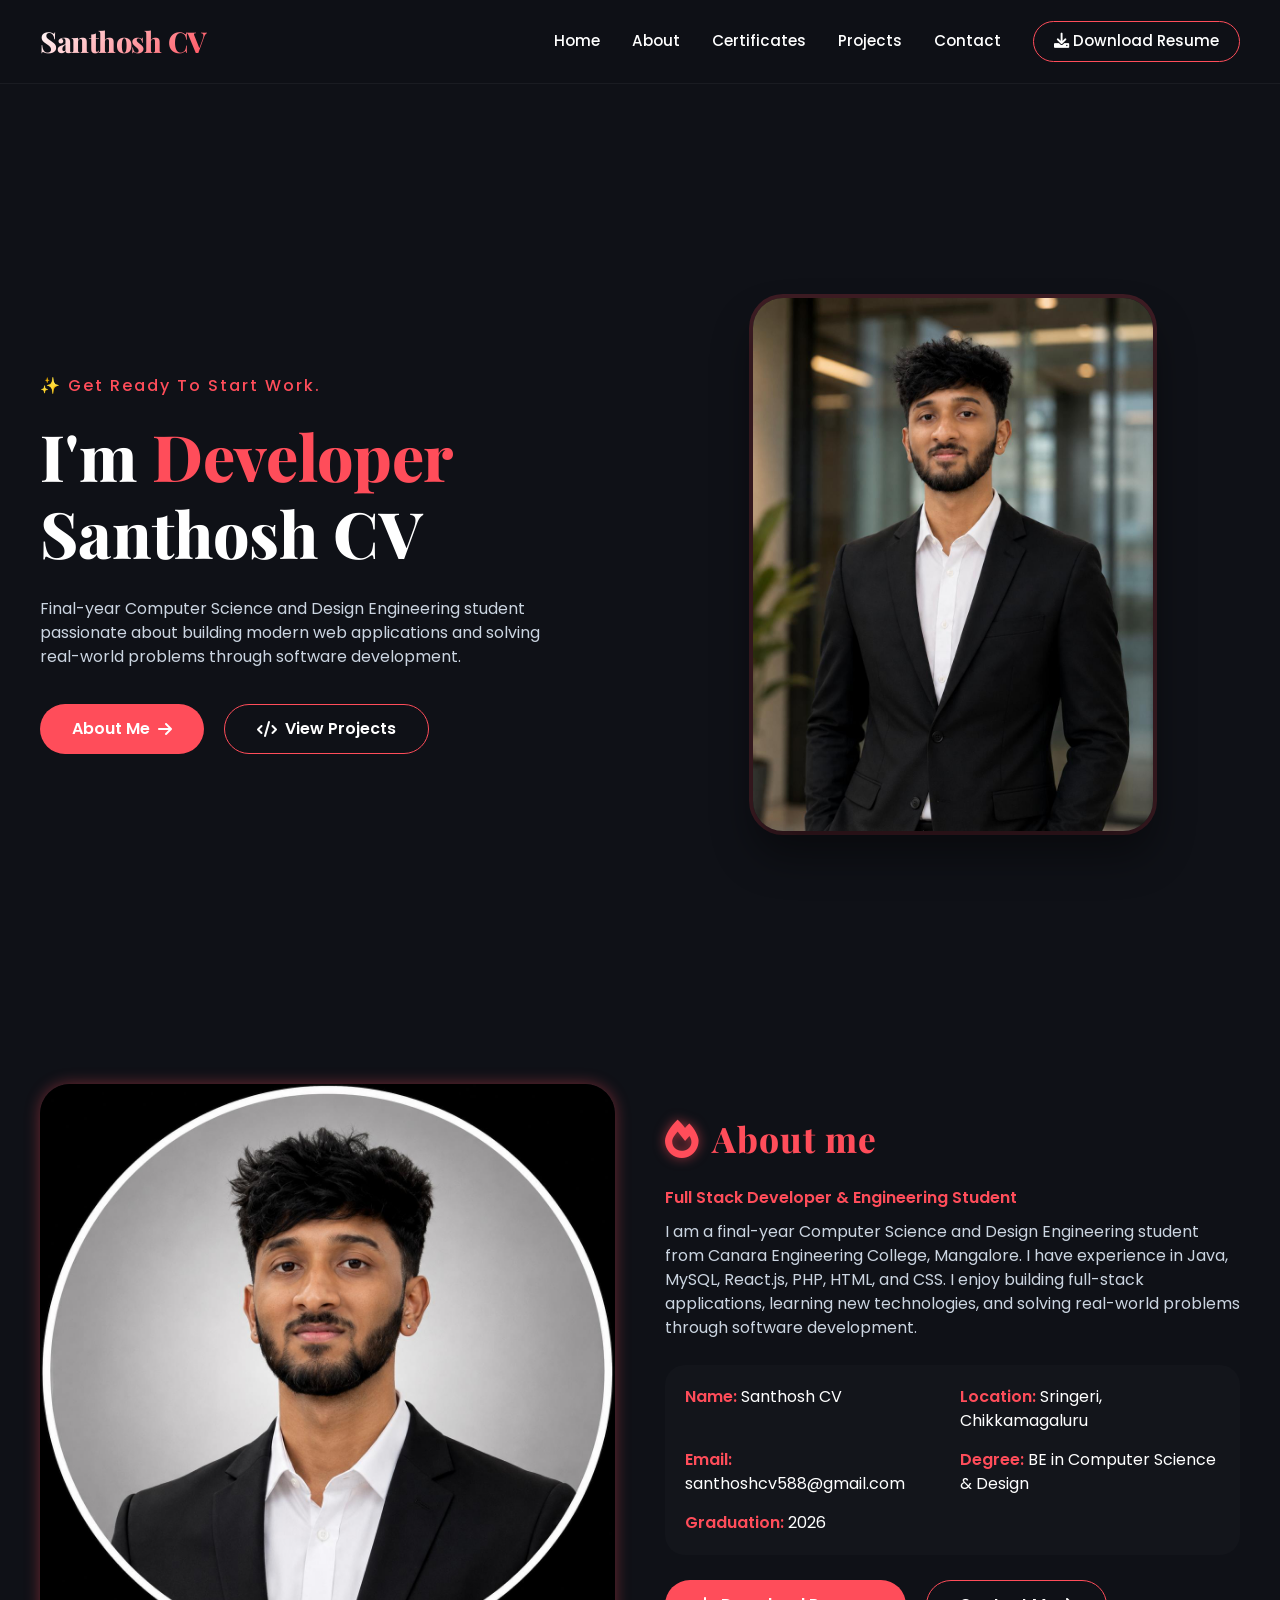
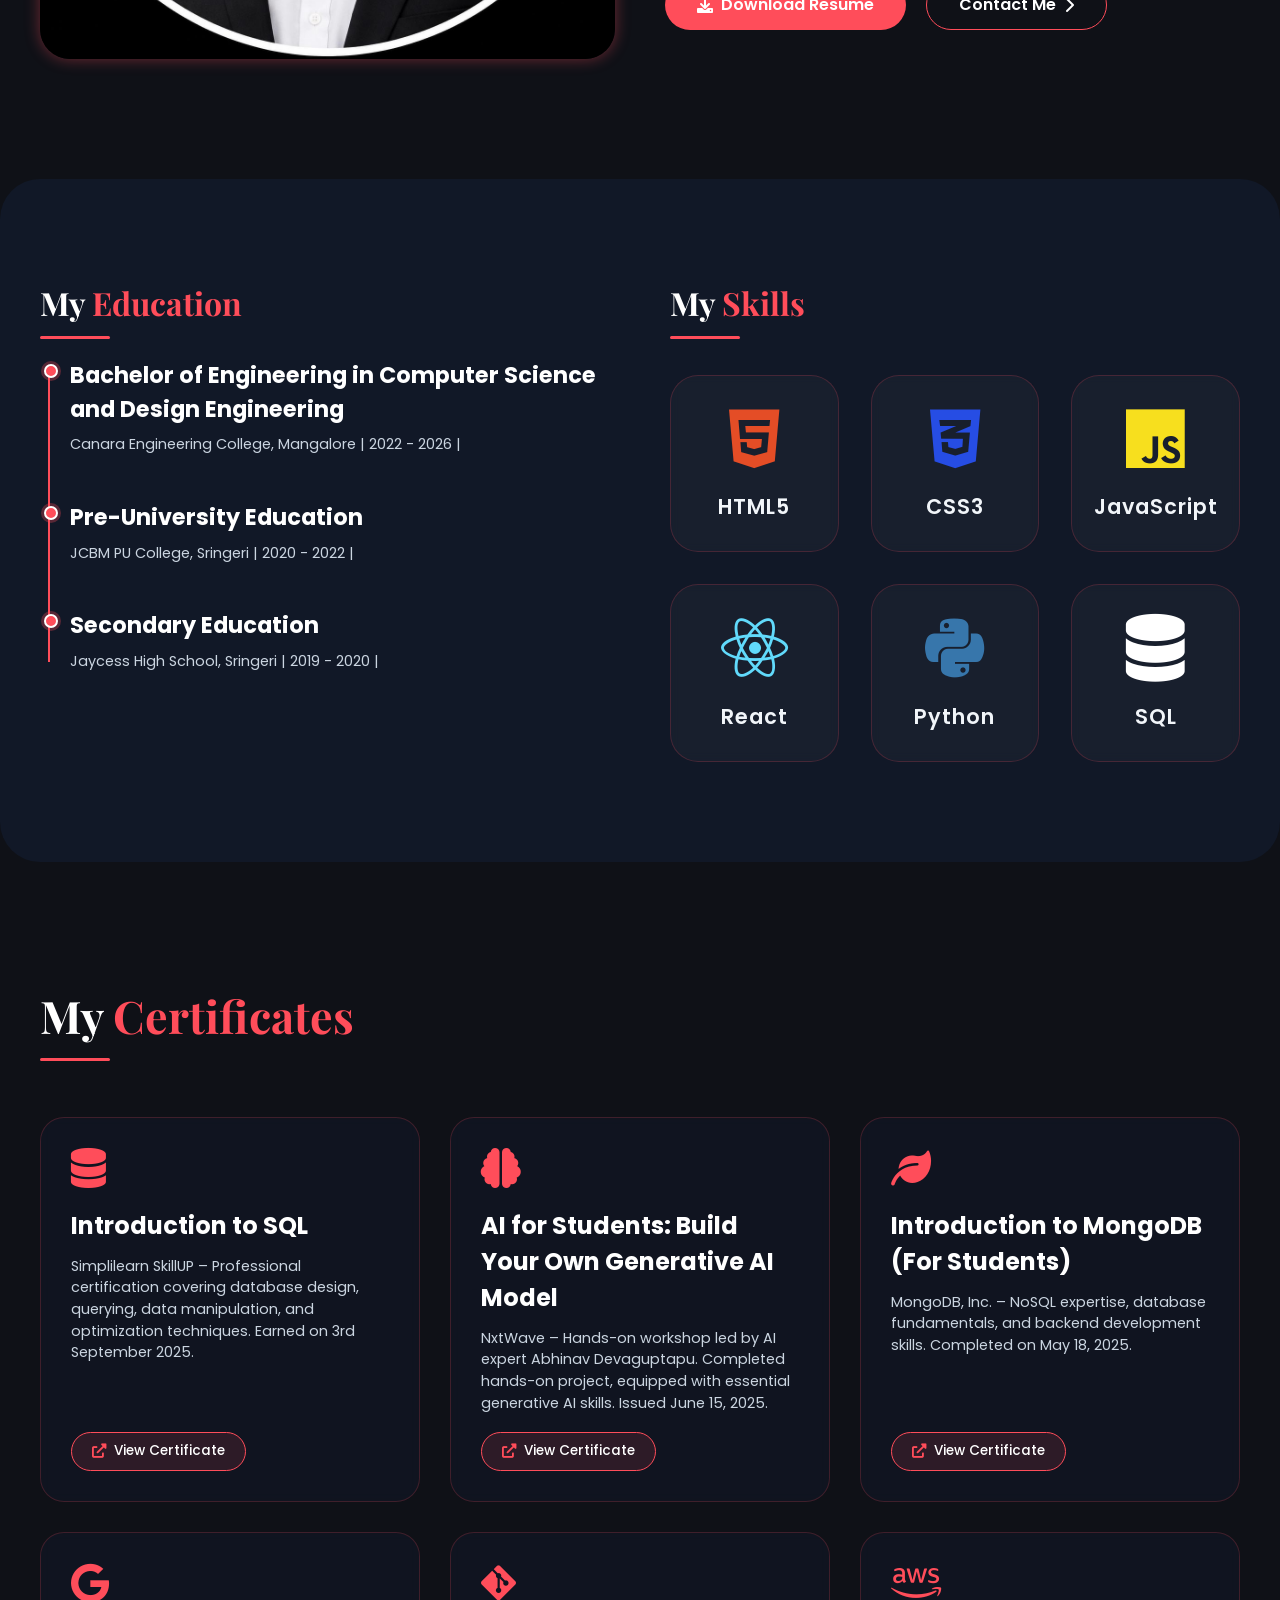
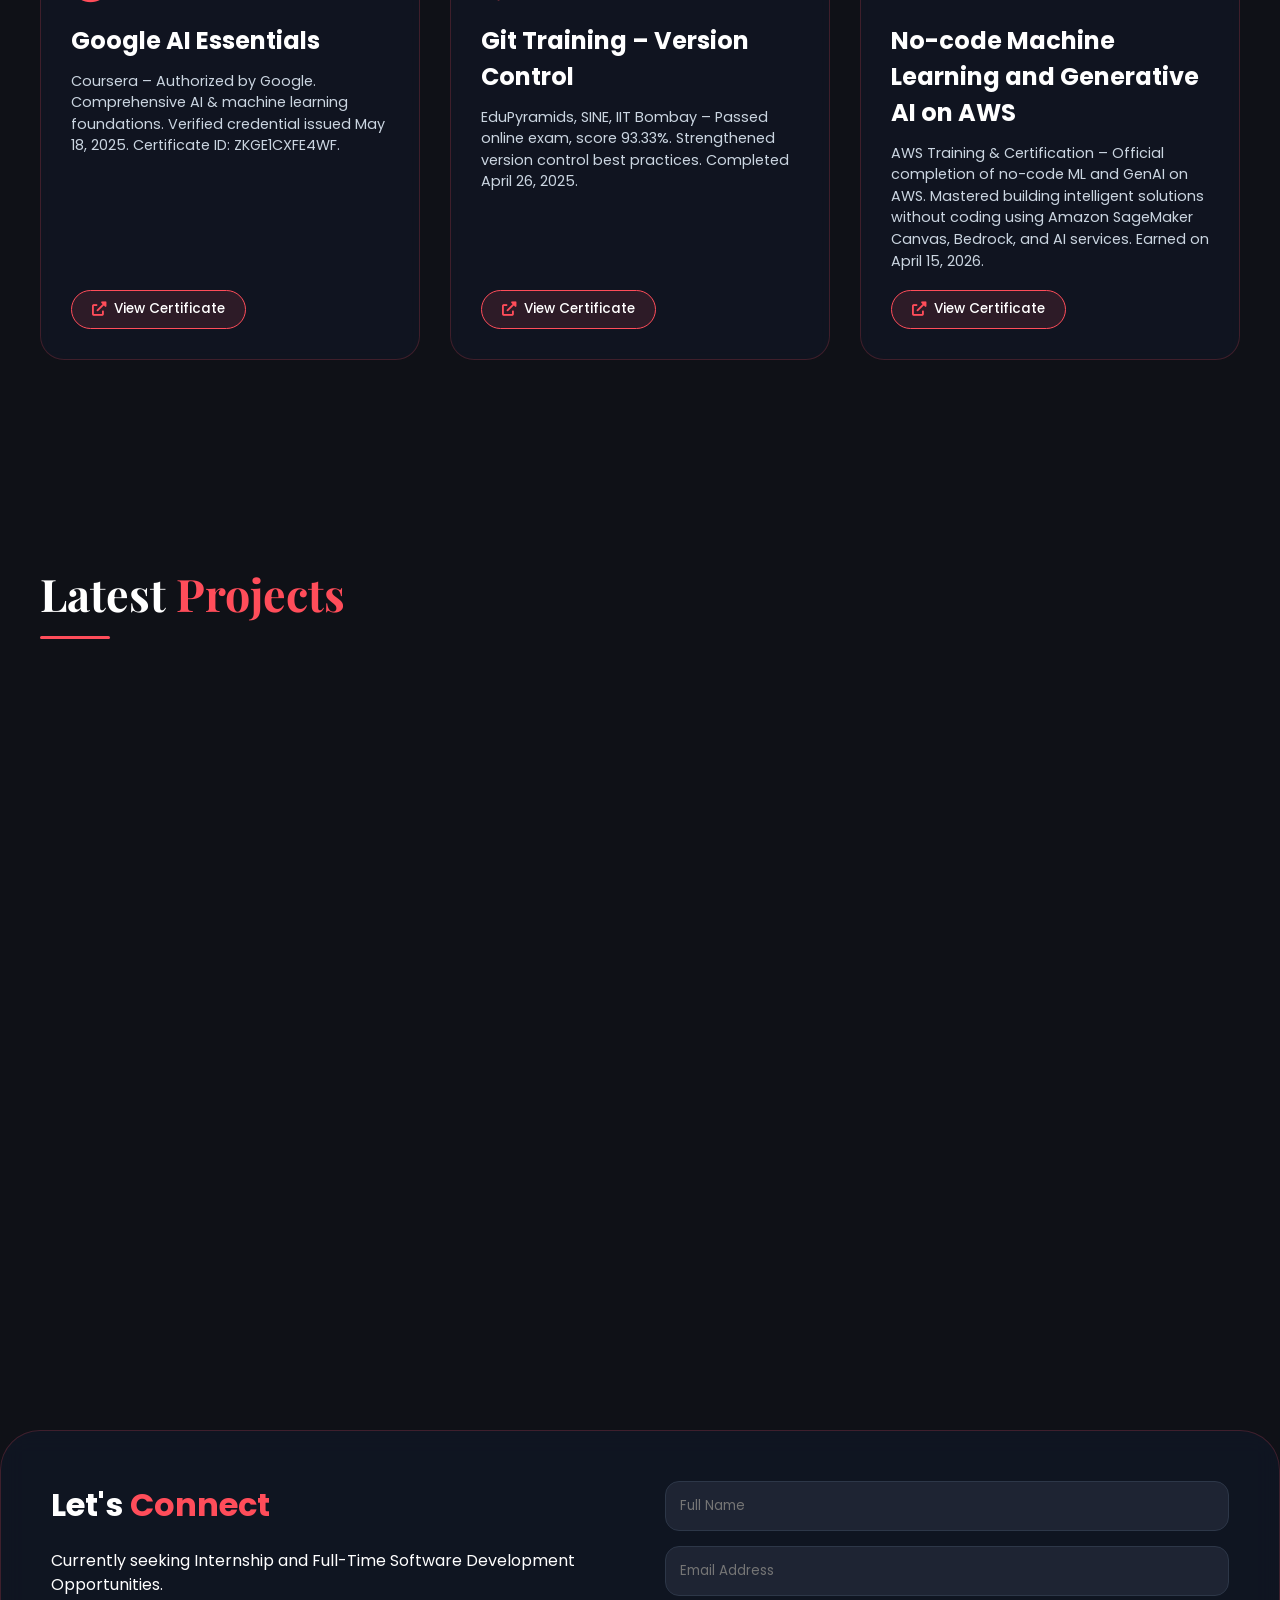
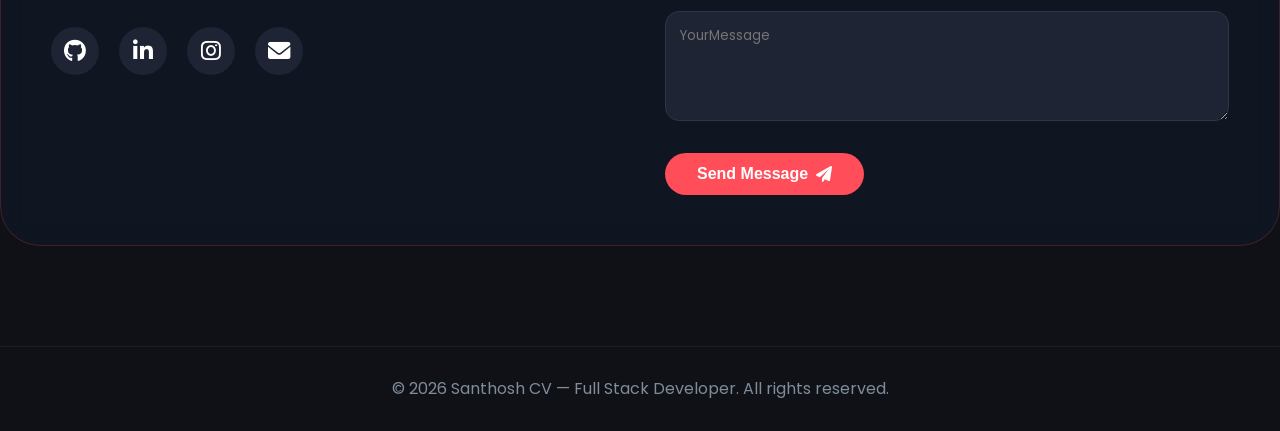
==== index.html @ 2433664a "Fix: project section" ====
<!DOCTYPE html>
<html lang="en">
<head>
    <meta charset="UTF-8">
    <meta name="viewport" content="width=device-width, initial-scale=1.0, viewport-fit=cover">
    <title>Santhosh CV | Full Stack Developer & Engineering Student</title>
    <!-- Google Fonts: Playfair Display + Poppins -->
    <link href="https://fonts.googleapis.com/css2?family=Playfair+Display:wght@400;500;600;700;800;900&family=Poppins:wght@300;400;500;600;700;800&display=swap" rel="stylesheet">
    <!-- Font Awesome 6 (free icons) -->
    <link rel="stylesheet" href="https://cdnjs.cloudflare.com/ajax/libs/font-awesome/6.0.0-beta3/css/all.min.css">
    <!-- AOS Library (Animate On Scroll) -->
    <link href="https://unpkg.com/aos@2.3.1/dist/aos.css" rel="stylesheet">
    <!-- Main Stylesheet -->
    <link rel="stylesheet" href="style.css">
    <style>
        /* Small style update to make sure your project title looks perfect inside the overlay */
        .portfolio-overlay h3 {
            color: #ffffff;
            font-family: 'Poppins', sans-serif;
            font-size: 1.5rem;
            font-weight: 600;
            margin-bottom: 15px;
            text-align: center;
        }
        .portfolio-overlay {
            display: flex;
            flex-direction: column;
            justify-content: center;
            align-items: center;
        }
    </style>
</head>
<body>

<!-- NAVBAR -->
<nav class="navbar" id="navbar">
    <div class="nav-container">
        <div class="logo">Santhosh CV</div>
        <div class="hamburger" id="hamburger"><i class="fas fa-bars"></i></div>
        <div class="nav-links" id="navLinks">
            <a href="#home">Home</a>
            <a href="#about">About</a>
            <a href="#experience">Certificates</a>
            <a href="#portfolio">Projects</a>
            <a href="#contact">Contact</a>
            <a href="#" class="download-cv-btn" id="cvDownloadNav"><i class="fas fa-download"></i> Download Resume</a>
        </div>
    </div>
</nav>

<!-- HERO Section -->
<section id="home" class="hero">
    <div class="container hero-grid">
        <div class="hero-left" data-aos="fade-right" data-aos-duration="1000">
            <div class="mini-text">✨ Get Ready To Start Work.</div>
            <h1>I'm <span class="highlight">Developer</span><br>Santhosh CV</h1>
            <p>Final-year Computer Science and Design Engineering student passionate about building modern web applications and solving real-world problems through software development.</p>
            <div class="hero-buttons">
                <a href="#about" class="btn-primary">About Me <i class="fas fa-arrow-right"></i></a>
                <a href="#portfolio" class="btn-outline"><i class="fas fa-code"></i> View Projects</a>
            </div>
        </div>
        <div class="hero-right" data-aos="fade-left" data-aos-duration="1000">
            <img class="floating-img" src="images/profile.png" alt="Santhosh CV Portrait">
        </div>
    </div>
</section>

<!-- ABOUT Section -->
<section id="about">
    <div class="container about-grid">
        <div class="about-img-frame" data-aos="zoom-in" data-aos-duration="900">
            <img src="images/profile-aboutme.png" alt="Developer workspace">
        </div>
        <div class="about-right" data-aos="fade-left">
            <div class="sub-red"><i class="fas fa-fire"></i> About me</div>
            <div class="role-text">Full Stack Developer & Engineering Student</div>
            <p class="about-desc">I am a final-year Computer Science and Design Engineering student from Canara Engineering College, Mangalore. I have experience in Java, MySQL, React.js, PHP, HTML, and CSS. I enjoy building full-stack applications, learning new technologies, and solving real-world problems through software development.</p>
            <div class="info-grid">
                <div class="info-item"><span>Name:</span> Santhosh CV</div>
                <div class="info-item"><span>Location:</span> Sringeri, Chikkamagaluru</div>
                <div class="info-item"><span>Email:</span> santhoshcv588@gmail.com</div>
                <div class="info-item"><span>Degree:</span> BE in Computer Science & Design</div>
                <div class="info-item"><span>Graduation:</span> 2026</div>
            </div>
            <div class="about-buttons">
                <a href="#" class="btn-primary" id="downloadCVBtn"><i class="fas fa-download"></i> Download Resume</a>
                <a href="#contact" class="btn-outline">Contact Me <i class="fas fa-chevron-right"></i></a>
            </div>
        </div>
    </div>
</section>

<!-- EDUCATION & SKILLS combined section -->
<section class="edu-skills-section">
    <div class="container edu-skills-wrapper">
        <div data-aos="fade-right">
            <h3 class="section-title" style="font-size:2rem; margin-bottom:2rem;">My <span>Education</span></h3>
            <div class="timeline">
                <div class="timeline-item">
                    <div class="timeline-dot"></div>
                    <div class="timeline-content">
                        <h3>Bachelor of Engineering in Computer Science and Design Engineering</h3>
                        <p>Canara Engineering College, Mangalore | 2022 - 2026 |</p>
                    </div>
                </div>
                <div class="timeline-item">
                    <div class="timeline-dot"></div>
                    <div class="timeline-content">
                        <h3>Pre-University Education</h3>
                        <p>JCBM PU College, Sringeri | 2020 - 2022 |</p>
                    </div>
                </div>
                <div class="timeline-item">
                    <div class="timeline-dot"></div>
                    <div class="timeline-content">
                        <h3>Secondary Education</h3>
                        <p>Jaycess High School, Sringeri | 2019 - 2020 |</p>
                    </div>
                </div>
            </div>
        </div>
        <div data-aos="fade-left">
            <h3 class="section-title" style="font-size:2rem; margin-bottom:2rem;">My <span>Skills</span></h3>
            <div class="skills-icon-grid">
                <div class="skill-icon-item"><i class="fab fa-html5"></i><span>HTML5</span></div>
                <div class="skill-icon-item"><i class="fab fa-css3-alt"></i><span>CSS3</span></div>
                <div class="skill-icon-item"><i class="fab fa-js"></i><span>JavaScript</span></div>
                <div class="skill-icon-item"><i class="fab fa-react"></i><span>React</span></div>
                <div class="skill-icon-item"><i class="fab fa-python"></i><span>Python</span></div>
                <div class="skill-icon-item"><i class="fas fa-database"></i><span>SQL</span></div>
            </div>
        </div>
    </div>
</section>

<!-- CERTIFICATES Section (including new AWS certificate) -->
<section id="experience">
    <div class="container">
        <h2 class="section-title" data-aos="fade-up">My <span>Certificates</span></h2>
        <div class="exp-grid">
            <div class="exp-card" data-aos="zoom-in"><i class="fas fa-database"></i><h3>Introduction to SQL</h3><p>Simplilearn SkillUP – Professional certification covering database design, querying, data manipulation, and optimization techniques. Earned on 3rd September 2025.</p><a href="https://drive.google.com/file/d/1nAjQxm8Yh3PS6UGQxPEapu19sr1DTx4M/view?usp=drivesdk" class="cert-link" target="_blank"><i class="fas fa-external-link-alt"></i> View Certificate</a></div>
            <div class="exp-card" data-aos="zoom-in"><i class="fas fa-brain"></i><h3>AI for Students: Build Your Own Generative AI Model</h3><p>NxtWave – Hands-on workshop led by AI expert Abhinav Devaguptapu. Completed hands-on project, equipped with essential generative AI skills. Issued June 15, 2025.</p><a href="https://drive.google.com/file/d/1kqqA74k6kP-3cPXRRmwv-U7iGePZ0TwJ/view?usp=drivesdk" class="cert-link" target="_blank"><i class="fas fa-external-link-alt"></i> View Certificate</a></div>
            <div class="exp-card" data-aos="zoom-in"><i class="fas fa-leaf"></i><h3>Introduction to MongoDB (For Students)</h3><p>MongoDB, Inc. – NoSQL expertise, database fundamentals, and backend development skills. Completed on May 18, 2025.</p><a href="https://drive.google.com/file/d/19SYPlFwZx0fALQMDReSV3pNlyN6JeNWr/view?usp=drivesdk" class="cert-link" target="_blank"><i class="fas fa-external-link-alt"></i> View Certificate</a></div>
            <div class="exp-card" data-aos="zoom-in"><i class="fab fa-google"></i><h3>Google AI Essentials</h3><p>Coursera – Authorized by Google. Comprehensive AI & machine learning foundations. Verified credential issued May 18, 2025. Certificate ID: ZKGE1CXFE4WF.</p><a href="https://drive.google.com/file/d/1Rt8XBXEr4ZZL_82ql-jnKJQh0OXTsigL/view?usp=drivesdk" class="cert-link" target="_blank"><i class="fas fa-external-link-alt"></i> View Certificate</a></div>
            <div class="exp-card" data-aos="zoom-in"><i class="fab fa-git-alt"></i><h3>Git Training – Version Control</h3><p>EduPyramids, SINE, IIT Bombay – Passed online exam, score 93.33%. Strengthened version control best practices. Completed April 26, 2025.</p><a href="https://drive.google.com/file/d/116I18b1abCFHkz_ITQlL_ALXFmugMY-J/view?usp=drivesdk" class="cert-link" target="_blank"><i class="fas fa-external-link-alt"></i> View Certificate</a></div>
            <div class="exp-card" data-aos="zoom-in"><i class="fab fa-aws"></i><h3>No-code Machine Learning and Generative AI on AWS</h3><p>AWS Training & Certification – Official completion of no-code ML and GenAI on AWS. Mastered building intelligent solutions without coding using Amazon SageMaker Canvas, Bedrock, and AI services. Earned on April 15, 2026.</p><a href="https://drive.google.com/file/d/1fPQbG948qvS2srMBoThuHhrNp_M-pMMI/view?usp=drivesdk" class="cert-link" target="_blank"><i class="fas fa-external-link-alt"></i> View Certificate</a></div>
        </div>
    </div>
</section>

<!-- PORTFOLIO Section -->
<section id="portfolio">
    <div class="container">
        <h2 class="section-title" data-aos="fade-up">Latest <span>Projects</span></h2>
        <div class="portfolio-grid">
            <!-- Project 1 (Updated with Title inside the overlay) -->
            <div class="portfolio-item" data-aos="flip-left">
                <div class="portfolio-img" style="background-image: url('https://picsum.photos/id/20/400/300');"></div>
                <div class="portfolio-overlay">
                    <h3>ProjectManager</h3>
                    <a href="https://project-manager-beta-ten.vercel.app/" target="_blank">Live Demo</a>
                    <a href="https://github.com/Santhoshcv07/ProjectManager.git" target="_blank">GitHub</a>
                </div>
            </div>
            <!-- Project 2 -->
            <div class="portfolio-item" data-aos="flip-left" data-aos-delay="100">
                <div class="portfolio-img" style="background-image: url('https://picsum.photos/id/26/400/300');"></div>
                <div class="portfolio-overlay">
                    <h3>Project 2</h3>
                    <a href="#" target="_blank">Live Demo</a>
                    <a href="#" target="_blank">GitHub</a>
                </div>
            </div>
            <!-- Project 3 -->
            <div class="portfolio-item" data-aos="flip-left" data-aos-delay="200">
                <div class="portfolio-img" style="background-image: url('https://picsum.photos/id/91/400/300');"></div>
                <div class="portfolio-overlay">
                    <h3>Project 3</h3>
                    <a href="#" target="_blank">Live Demo</a>
                    <a href="#" target="_blank">GitHub</a>
                </div>
            </div>
            <!-- Project 4 -->
            <div class="portfolio-item" data-aos="flip-left" data-aos-delay="300">
                <div class="portfolio-img" style="background-image: url('https://picsum.photos/id/0/400/300');"></div>
                <div class="portfolio-overlay">
                    <h3>Project 4</h3>
                    <a href="#" target="_blank">Live Demo</a>
                    <a href="#" target="_blank">GitHub</a>
                </div>
            </div>
        </div>
    </div>
</section>

<!-- CONTACT Section -->
<section id="contact">
    <div class="container contact-grid" data-aos="zoom-in">
        <div><h3 style="font-size:2rem;">Let's <span style="color:#ff4d5a;">Connect</span></h3><p style="margin:20px 0 30px;">Currently seeking Internship and Full-Time Software Development Opportunities.</p><div class="social-icons"><a href="https://github.com/Santhoshcv07" target="_blank"><i class="fab fa-github"></i></a><a href="https://linkedin.com/in/santhosh-cv07" target="_blank"><i class="fab fa-linkedin-in"></i></a><a href="https://www.instagram.com/___.santhoshh.____?igsh=NzNrY25mMXF4MDR3&utm_source=qr" target="_blank"><i class="fab fa-instagram"></i></a><a href="https://mail.google.com/mail/?view=cm&fs=1&to=santhoshcv588@gmail.com" target="_blank"><i class="fas fa-envelope"></i></a></div></div>
        <div><form id="contactForm"><div class="form-group" style="margin-bottom:15px;"><input type="text" placeholder="Full Name" required></div><div class="form-group" style="margin-bottom:15px;"><input type="email" placeholder="Email Address" required></div><div class="form-group" style="margin-bottom:25px;"><textarea rows="4" placeholder="YourMessage"></textarea></div><button type="submit" class="btn-primary">Send Message <i class="fas fa-paper-plane"></i></button></form></div>
    </div>
</section>
<footer><p>©️ 2026 Santhosh CV — Full Stack Developer. All rights reserved.</p></footer>

<script src="https://unpkg.com/aos@2.3.1/dist/aos.js"></script>
<script>
    // Initialize AOS
    AOS.init({
        duration: 1000,
        once: true,
        offset: 80,
    });

    // Mobile navbar toggle
    const hamburger = document.getElementById('hamburger');
    const navLinks = document.getElementById('navLinks');
    if (hamburger) {
        hamburger.addEventListener('click', () => navLinks.classList.toggle('active'));
    }
    document.querySelectorAll('.nav-links a').forEach(link => {
        link.addEventListener('click', () => navLinks.classList.remove('active'));
    });

    // ========== RESUME DOWNLOAD WITH PROGRESS ANIMATION ==========
    const RESUME_FILE_PATH = "resume/Santhosh_CV.pdf";

    function triggerDownloadWithProgress(buttonElement) {
        if (buttonElement.classList.contains('downloading')) return;

        let progressBar = buttonElement.querySelector('.download-progress');
        if (!progressBar) {
            progressBar = document.createElement('span');
            progressBar.className = 'download-progress';
            buttonElement.style.position = 'relative';
            buttonElement.appendChild(progressBar);
        }

        buttonElement.classList.add('downloading');
        progressBar.style.width = '0%';
        
        let width = 0;
        const interval = setInterval(() => {
            if (width >= 100) {
                clearInterval(interval);
                const link = document.createElement('a');
                link.href = RESUME_FILE_PATH;
                link.download = RESUME_FILE_PATH.split('/').pop();
                document.body.appendChild(link);
                link.click();
                document.body.removeChild(link);
                
                setTimeout(() => {
                    progressBar.style.width = '0%';
                    buttonElement.classList.remove('downloading');
                }, 300);
            } else {
                width += 2;
                progressBar.style.width = width + '%';
            }
        }, 10);
    }

    const downloadBtns = document.querySelectorAll('#downloadCVBtn, #cvDownloadNav');
    downloadBtns.forEach(btn => {
        btn.addEventListener('click', (e) => {
            e.preventDefault();
            triggerDownloadWithProgress(btn);
        });
    });

    // Contact form handler
    const form = document.getElementById('contactForm');
    if (form) {
        form.addEventListener('submit', (e) => {
            e.preventDefault();
            alert("✨ Thanks for reaching out! I'll get back within 24 hours.");
            form.reset();
        });
    }

    // Navbar scroll effect
    window.addEventListener('scroll', () => {
        const navbar = document.getElementById('navbar');
        if (window.scrollY > 50) {
            navbar.style.background = 'rgba(15, 17, 23, 0.95)';
            navbar.style.backdropFilter = 'blur(16px)';
        } else {
            navbar.style.background = 'rgba(15, 17, 23, 0.85)';
        }
    });

    // Add glow effect to about image frame
    const aboutImgFrame = document.querySelector('.about-img-frame');
    if (aboutImgFrame) aboutImgFrame.classList.add('glow-red');
</script>
</body>
</html>
---- style.css ----
/* style.css */
* {
    margin: 0;
    padding: 0;
    box-sizing: border-box;
}

body {
    background-color: #0f1117;
    font-family: 'Poppins', sans-serif;
    color: #ffffff;
    line-height: 1.5;
    overflow-x: hidden;
}

:root {
    --bg-dark: #0f1117;
    --bg-secondary: #111827;
    --accent: #ff4d5a;
    --accent-hover: #ff6a75;
    --card-glass: rgba(17, 24, 39, 0.7);
    --border-light: rgba(255, 255, 255, 0.08);
    --text-gray: #cbd5e1;
}

html {
    scroll-behavior: smooth;
}

::-webkit-scrollbar {
    width: 8px;
}
::-webkit-scrollbar-track {
    background: #1e1e2a;
}
::-webkit-scrollbar-thumb {
    background: var(--accent);
    border-radius: 10px;
}

.container {
    max-width: 1300px;
    margin: 0 auto;
    padding: 0 40px;
}

section {
    padding: 100px 0;
    position: relative;
}

.section-title {
    font-family: 'Playfair Display', serif;
    font-size: 2.8rem;
    font-weight: 700;
    margin-bottom: 3rem;
    position: relative;
    display: inline-block;
}
.section-title span {
    color: var(--accent);
}
.section-title::after {
    content: '';
    position: absolute;
    bottom: -12px;
    left: 0;
    width: 70px;
    height: 3px;
    background: var(--accent);
    border-radius: 4px;
}

.btn-primary {
    background: var(--accent);
    color: #fff;
    border: none;
    padding: 12px 32px;
    font-weight: 600;
    font-size: 1rem;
    border-radius: 40px;
    cursor: pointer;
    transition: all 0.3s ease;
    display: inline-flex;
    align-items: center;
    gap: 8px;
    text-decoration: none;
    position: relative;
    overflow: hidden;
}
.btn-primary:hover {
    background: #ff6a75;
    box-shadow: 0 10px 20px rgba(255, 77, 90, 0.3);
    transform: translateY(-3px);
}
.btn-primary .download-progress {
    position: absolute;
    bottom: 0;
    left: 0;
    height: 4px;
    width: 0%;
    background-color: rgba(255, 255, 255, 0.8);
    transition: width 0.05s linear;
    border-radius: 0 0 0 40px;
}
.btn-primary.downloading {
    pointer-events: none;
    opacity: 0.9;
}
.btn-outline {
    background: transparent;
    border: 1.5px solid var(--accent);
    color: #fff;
    padding: 12px 32px;
    font-weight: 600;
    border-radius: 40px;
    transition: all 0.3s ease;
    display: inline-flex;
    align-items: center;
    gap: 8px;
    text-decoration: none;
}
.btn-outline:hover {
    background: var(--accent);
    transform: translateY(-3px);
    box-shadow: 0 8px 18px rgba(255, 77, 90, 0.2);
}

.navbar {
    position: sticky;
    top: 0;
    width: 100%;
    background: rgba(15, 17, 23, 0.85);
    backdrop-filter: blur(12px);
    z-index: 1000;
    padding: 20px 0;
    transition: all 0.3s;
    border-bottom: 1px solid rgba(255, 255, 255, 0.05);
}
.nav-container {
    max-width: 1300px;
    margin: 0 auto;
    padding: 0 40px;
    display: flex;
    justify-content: space-between;
    align-items: center;
}
.logo {
    font-family: 'Playfair Display', serif;
    font-size: 1.8rem;
    font-weight: 800;
    letter-spacing: -0.5px;
    background: linear-gradient(135deg, #fff, var(--accent));
    -webkit-background-clip: text;
    background-clip: text;
    color: transparent;
}
.nav-links {
    display: flex;
    gap: 2rem;
    align-items: center;
}
.nav-links a {
    color: #fff;
    text-decoration: none;
    font-weight: 500;
    transition: 0.3s;
    font-size: 0.95rem;
}
.nav-links a:hover {
    color: var(--accent);
}
.download-cv-btn {
    background: transparent;
    border: 1px solid var(--accent);
    padding: 8px 20px;
    border-radius: 30px;
    font-weight: 600;
    transition: 0.3s;
    position: relative;
    overflow: hidden;
}
.download-cv-btn .download-progress {
    position: absolute;
    bottom: 0;
    left: 0;
    height: 3px;
    width: 0%;
    background-color: rgba(255, 255, 255, 0.8);
    transition: width 0.05s linear;
}
.download-cv-btn.downloading {
    pointer-events: none;
    opacity: 0.9;
}
.download-cv-btn:hover {
    background: var(--accent);
    color: #fff;
}
.hamburger {
    display: none;
    font-size: 1.8rem;
    cursor: pointer;
    color: white;
}

.hero {
    min-height: 100vh;
    display: flex;
    align-items: center;
    padding: 120px 0 60px;
}
.hero-grid {
    display: grid;
    grid-template-columns: 1fr 1fr;
    gap: 50px;
    align-items: center;
}
.hero-left .mini-text {
    color: var(--accent);
    letter-spacing: 2px;
    font-weight: 500;
    margin-bottom: 20px;
    font-size: 1rem;
}
.hero-left h1 {
    font-family: 'Playfair Display', serif;
    font-size: 4rem;
    font-weight: 800;
    line-height: 1.2;
    margin-bottom: 20px;
}
.hero-left h1 .highlight {
    color: var(--accent);
}
.hero-left p {
    color: var(--text-gray);
    margin: 25px 0 35px;
    font-size: 1rem;
    max-width: 90%;
}
.hero-buttons {
    display: flex;
    gap: 20px;
    flex-wrap: wrap;
}
.hero-right {
    display: flex;
    justify-content: center;
}
.floating-img {
    width: 100%;
    max-width: 400px;
    border-radius: 30px;
    box-shadow: 0 25px 40px rgba(0,0,0,0.4), 0 0 0 4px rgba(255,77,90,0.2);
    animation: float 5s ease-in-out infinite;
    transition: 0.4s;
}
@keyframes float {
    0% { transform: translateY(0px); }
    50% { transform: translateY(-15px); }
    100% { transform: translateY(0px); }
}

.about-grid {
    display: grid;
    grid-template-columns: 1fr 1fr;
    gap: 50px;
    align-items: center;
}
.about-img-frame {
    position: relative;
    border-radius: 30px;
    overflow: hidden;
    box-shadow: 0 0 0 3px var(--accent);
    transition: 0.3s;
}
.about-img-frame img {
    width: 100%;
    border-radius: 27px;
    display: block;
}
.about-right .sub-red {
    color: var(--accent);
    font-weight: 800;
    letter-spacing: 1px;
    margin-bottom: 20px;
    font-size: 2.2rem;
    display: flex;
    align-items: center;
    gap: 12px;
    font-family: 'Playfair Display', serif;
}
.about-right .sub-red i {
    font-size: 2.4rem;
    filter: drop-shadow(0 0 6px rgba(255,77,90,0.6));
}
.about-right h2 {
    font-family: 'Playfair Display', serif;
    font-size: 2.6rem;
    margin-bottom: 20px;
}
.role-text {
    color: var(--accent);
    font-weight: 600;
    margin: 15px 0 10px;
}
.about-desc {
    color: var(--text-gray);
    margin-bottom: 25px;
}
.info-grid {
    display: grid;
    grid-template-columns: 1fr 1fr;
    gap: 15px;
    margin: 25px 0;
    background: rgba(255,255,255,0.02);
    padding: 20px;
    border-radius: 20px;
}
.info-item span:first-child {
    font-weight: 600;
    color: var(--accent);
}
.about-buttons {
    display: flex;
    gap: 20px;
}

.edu-skills-section {
    background: var(--bg-secondary);
    border-radius: 40px;
    margin: 20px 0;
}
.edu-skills-wrapper {
    display: grid;
    grid-template-columns: 1fr 1fr;
    gap: 60px;
}
.timeline {
    position: relative;
    padding-left: 30px;
}
.timeline::before {
    content: '';
    position: absolute;
    left: 8px;
    top: 10px;
    bottom: 10px;
    width: 2px;
    background: var(--accent);
}
.timeline-item {
    position: relative;
    margin-bottom: 45px;
}
.timeline-dot {
    position: absolute;
    left: -26px;
    top: 5px;
    width: 14px;
    height: 14px;
    background: var(--accent);
    border-radius: 50%;
    border: 2px solid #fff;
    box-shadow: 0 0 0 3px rgba(255,77,90,0.3);
}
.timeline-content h3 {
    font-size: 1.4rem;
    margin-bottom: 8px;
}
.timeline-content p {
    color: var(--text-gray);
    font-size: 0.9rem;
}

.skills-icon-grid {
    display: grid;
    grid-template-columns: repeat(auto-fit, minmax(160px, 1fr));
    gap: 2rem;
    margin-top: 1rem;
}
.skill-icon-item {
    background: rgba(255, 255, 255, 0.03);
    backdrop-filter: blur(4px);
    border-radius: 28px;
    padding: 1.8rem 1rem;
    text-align: center;
    transition: all 0.3s ease;
    border: 1px solid rgba(255, 77, 90, 0.2);
    cursor: default;
}
.skill-icon-item:hover {
    transform: translateY(-8px);
    border-color: var(--accent);
    background: rgba(255, 77, 90, 0.08);
    box-shadow: 0 20px 30px -12px rgba(0,0,0,0.5);
}
.skill-icon-item i {
    font-size: 4.2rem;
    margin-bottom: 1.2rem;
    display: inline-block;
    transition: transform 0.2s;
}
.skill-icon-item:hover i {
    transform: scale(1.05);
}
.skill-icon-item span {
    font-size: 1.3rem;
    font-weight: 600;
    letter-spacing: 1px;
    display: block;
    color: #f1f5f9;
}
.skill-icon-item .fa-html5 { color: #E44D26; }
.skill-icon-item .fa-css3-alt { color: #264DE4; }
.skill-icon-item .fa-js { color: #F7DF1E; }
.skill-icon-item .fa-react { color: #61DAFB; }
.skill-icon-item .fa-python { color: #3776AB; }

.exp-grid {
    display: grid;
    grid-template-columns: repeat(auto-fit, minmax(310px, 1fr));
    gap: 30px;
    margin-top: 20px;
}
.exp-card {
    background: rgba(17, 24, 39, 0.6);
    backdrop-filter: blur(4px);
    border-radius: 24px;
    padding: 30px;
    transition: all 0.4s;
    border: 1px solid rgba(255,77,90,0.2);
    display: flex;
    flex-direction: column;
}
.exp-card:hover {
    transform: translateY(-8px);
    border-color: var(--accent);
    background: rgba(255,77,90,0.05);
    box-shadow: 0 20px 30px -12px rgba(0,0,0,0.5);
}
.exp-card i {
    font-size: 2.5rem;
    color: var(--accent);
    margin-bottom: 20px;
}
.exp-card h3 {
    font-size: 1.5rem;
    margin-bottom: 12px;
}
.exp-card p {
    color: var(--text-gray);
    font-size: 0.9rem;
    margin-bottom: 18px;
    line-height: 1.5;
}
.cert-link {
    display: inline-flex;
    align-items: center;
    gap: 8px;
    background: rgba(255, 77, 90, 0.12);
    border: 1px solid var(--accent);
    border-radius: 40px;
    padding: 8px 20px;
    font-size: 0.85rem;
    font-weight: 500;
    color: white;
    text-decoration: none;
    transition: 0.2s;
    margin-top: auto;
    align-self: flex-start;
}
.cert-link:hover {
    background: var(--accent);
    color: white;
    transform: translateY(-2px);
    box-shadow: 0 6px 12px rgba(255,77,90,0.25);
}
.cert-link i {
    font-size: 0.9rem;
    margin: 0;
}

.portfolio-grid {
    display: grid;
    grid-template-columns: repeat(auto-fill, minmax(320px, 1fr));
    gap: 35px;
}
.portfolio-item {
    position: relative;
    border-radius: 20px;
    overflow: hidden;
    cursor: pointer;
}
.portfolio-img {
    height: 260px;
    background-size: cover;
    background-position: center;
    transition: transform 0.5s ease;
}
.portfolio-item:hover .portfolio-img {
    transform: scale(1.1);
}
.portfolio-overlay {
    position: absolute;
    inset: 0;
    background: rgba(255,77,90,0.85);
    display: flex;
    flex-direction: column;
    justify-content: center;
    align-items: center;
    gap: 15px;
    opacity: 0;
    transition: 0.4s;
    backdrop-filter: blur(6px);
}
.portfolio-item:hover .portfolio-overlay {
    opacity: 1;
}
.portfolio-overlay a {
    background: white;
    color: #111;
    padding: 8px 20px;
    border-radius: 40px;
    text-decoration: none;
    font-weight: bold;
    transition: 0.2s;
}
.portfolio-overlay a:hover {
    background: #111;
    color: white;
    transform: scale(1.02);
}

.contact-grid {
    display: grid;
    grid-template-columns: 1fr 1fr;
    gap: 50px;
    background: var(--card-glass);
    backdrop-filter: blur(12px);
    border-radius: 40px;
    padding: 50px;
    border: 1px solid rgba(255,77,90,0.2);
}
.form-group input, .form-group textarea {
    width: 100%;
    padding: 14px;
    background: #1e2433;
    border: 1px solid #2d3748;
    border-radius: 14px;
    color: white;
    font-family: 'Poppins', sans-serif;
}
.social-icons {
    display: flex;
    gap: 20px;
    margin-top: 30px;
    flex-wrap: wrap;
}
.social-icons a {
    background: #1e2433;
    width: 48px;
    height: 48px;
    border-radius: 50%;
    display: flex;
    align-items: center;
    justify-content: center;
    font-size: 1.4rem;
    transition: 0.3s;
    color: white;
    text-decoration: none;
}
.social-icons a:hover {
    background: var(--accent);
    transform: translateY(-5px);
}

footer {
    text-align: center;
    padding: 30px;
    border-top: 1px solid rgba(255,255,255,0.05);
    color: #7f8c9a;
}

@media (max-width: 992px) {
    .hero-grid, .about-grid, .edu-skills-wrapper, .contact-grid {
        grid-template-columns: 1fr;
    }
    .nav-links {
        position: fixed;
        top: 80px;
        left: -100%;
        width: 100%;
        background: #0f1117f2;
        backdrop-filter: blur(20px);
        flex-direction: column;
        padding: 30px;
        transition: 0.4s;
        z-index: 99;
    }
    .nav-links.active {
        left: 0;
    }
    .hamburger {
        display: block;
    }
    .container {
        padding: 0 20px;
    }
    .hero-left h1 {
        font-size: 2.8rem;
    }
    .skills-icon-grid {
        grid-template-columns: repeat(auto-fit, minmax(140px, 1fr));
        gap: 1.2rem;
    }
    .skill-icon-item i {
        font-size: 3rem;
    }
    .skill-icon-item span {
        font-size: 1rem;
    }
    .about-right .sub-red {
        font-size: 1.8rem;
        gap: 8px;
    }
    .about-right .sub-red i {
        font-size: 2rem;
    }
}
.glow-red {
    box-shadow: 0 0 15px rgba(255,77,90,0.4);
}
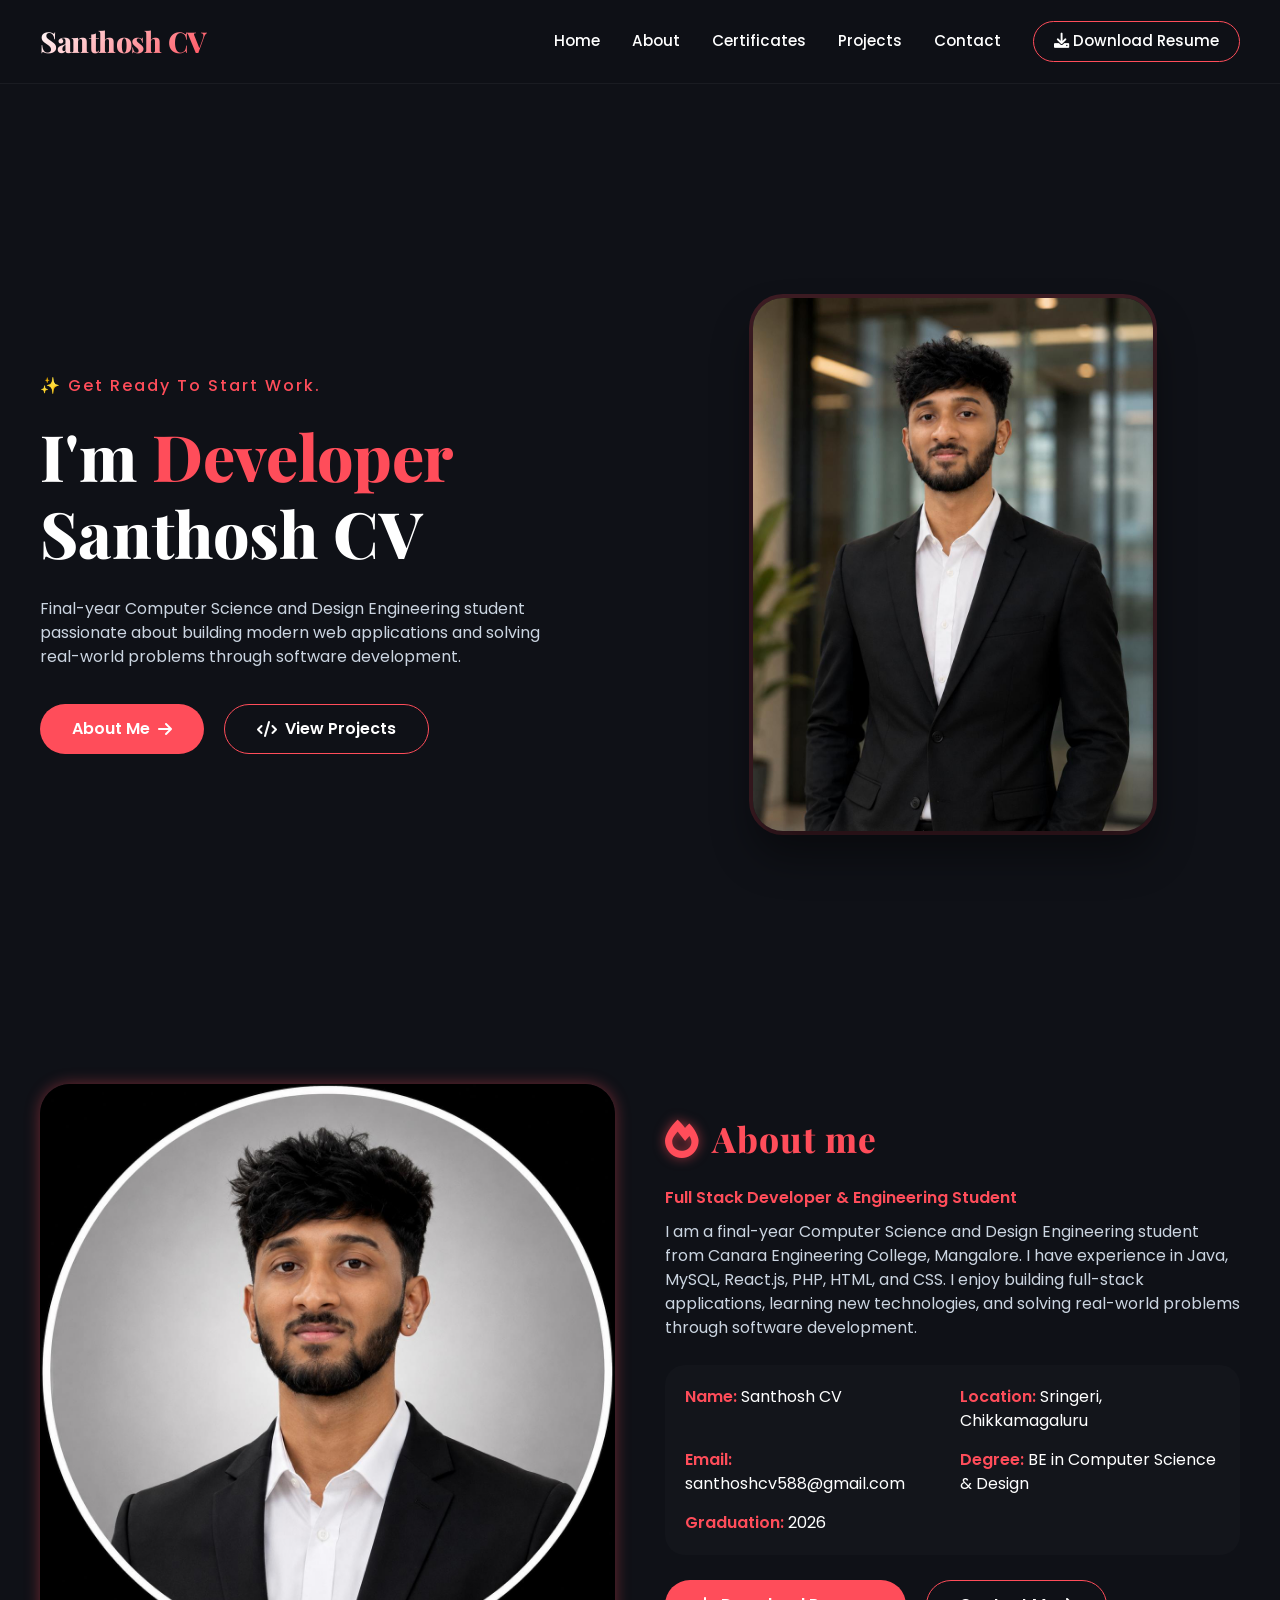
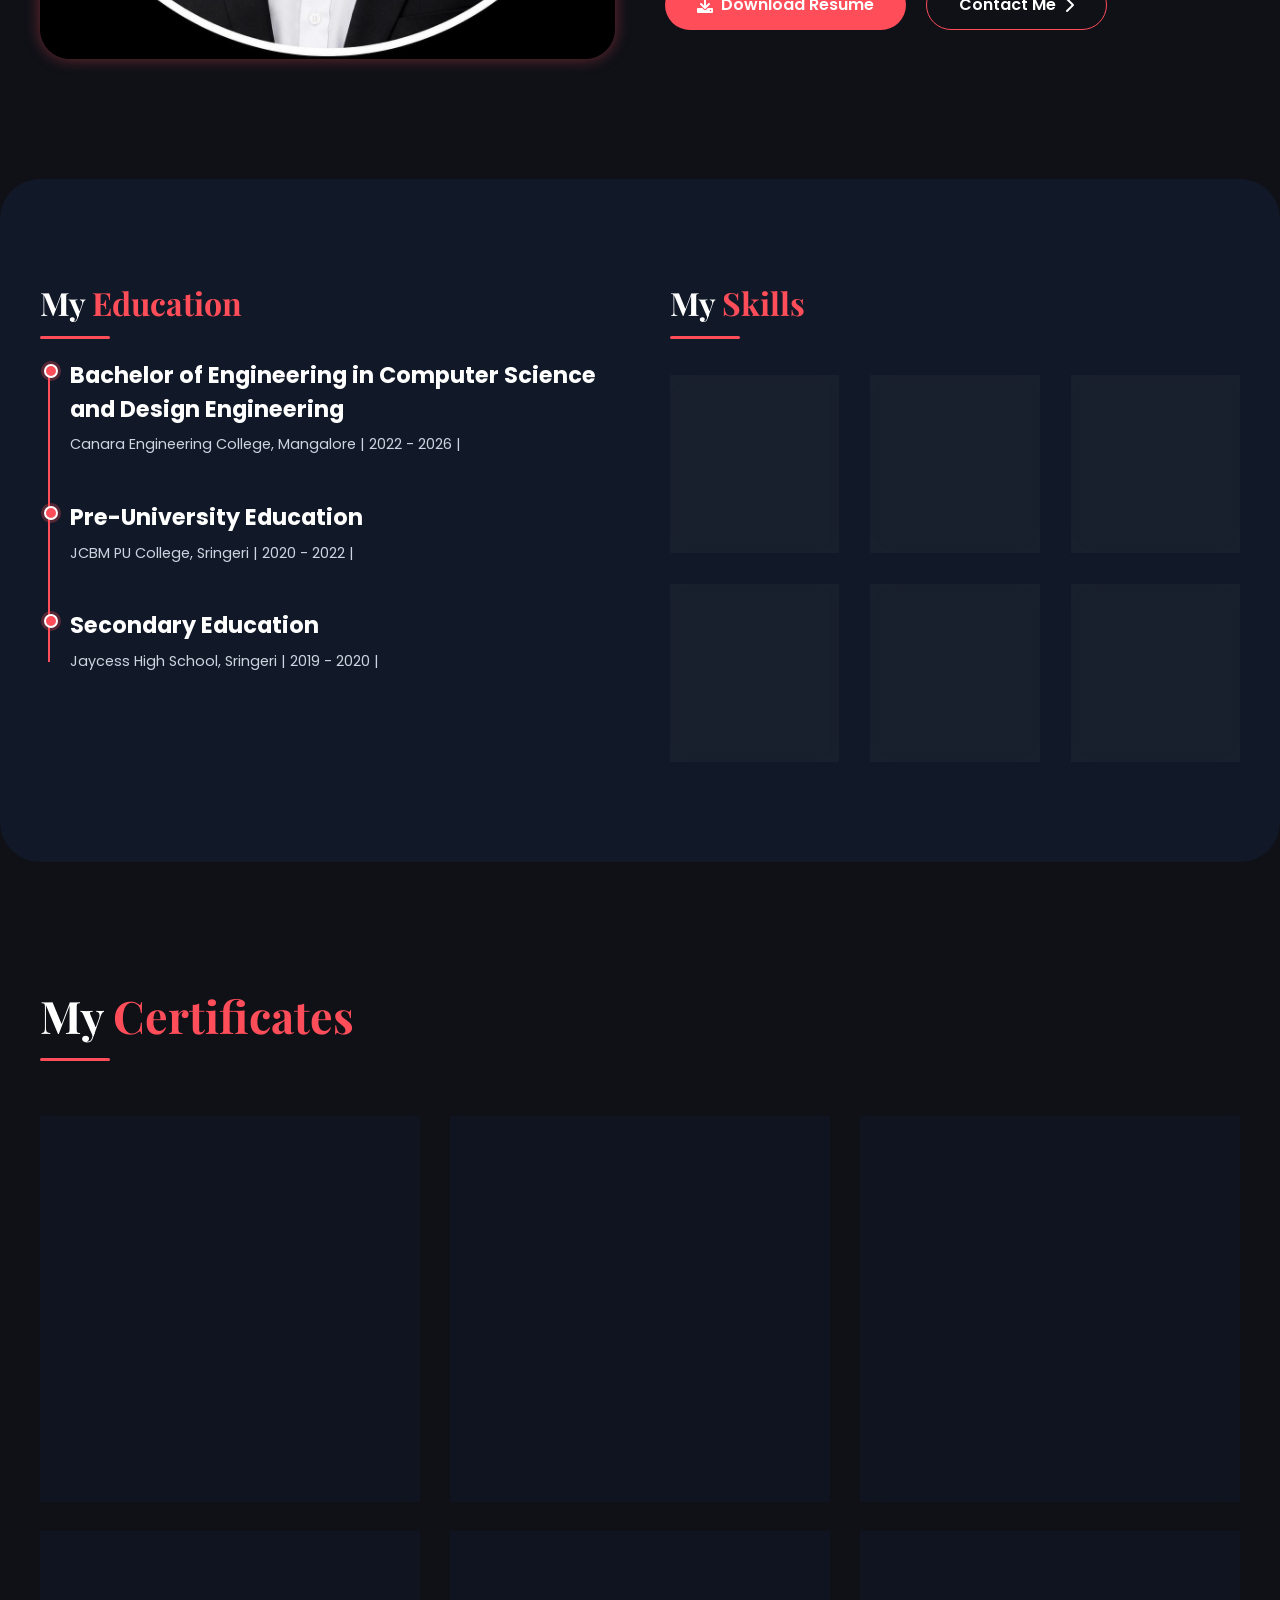
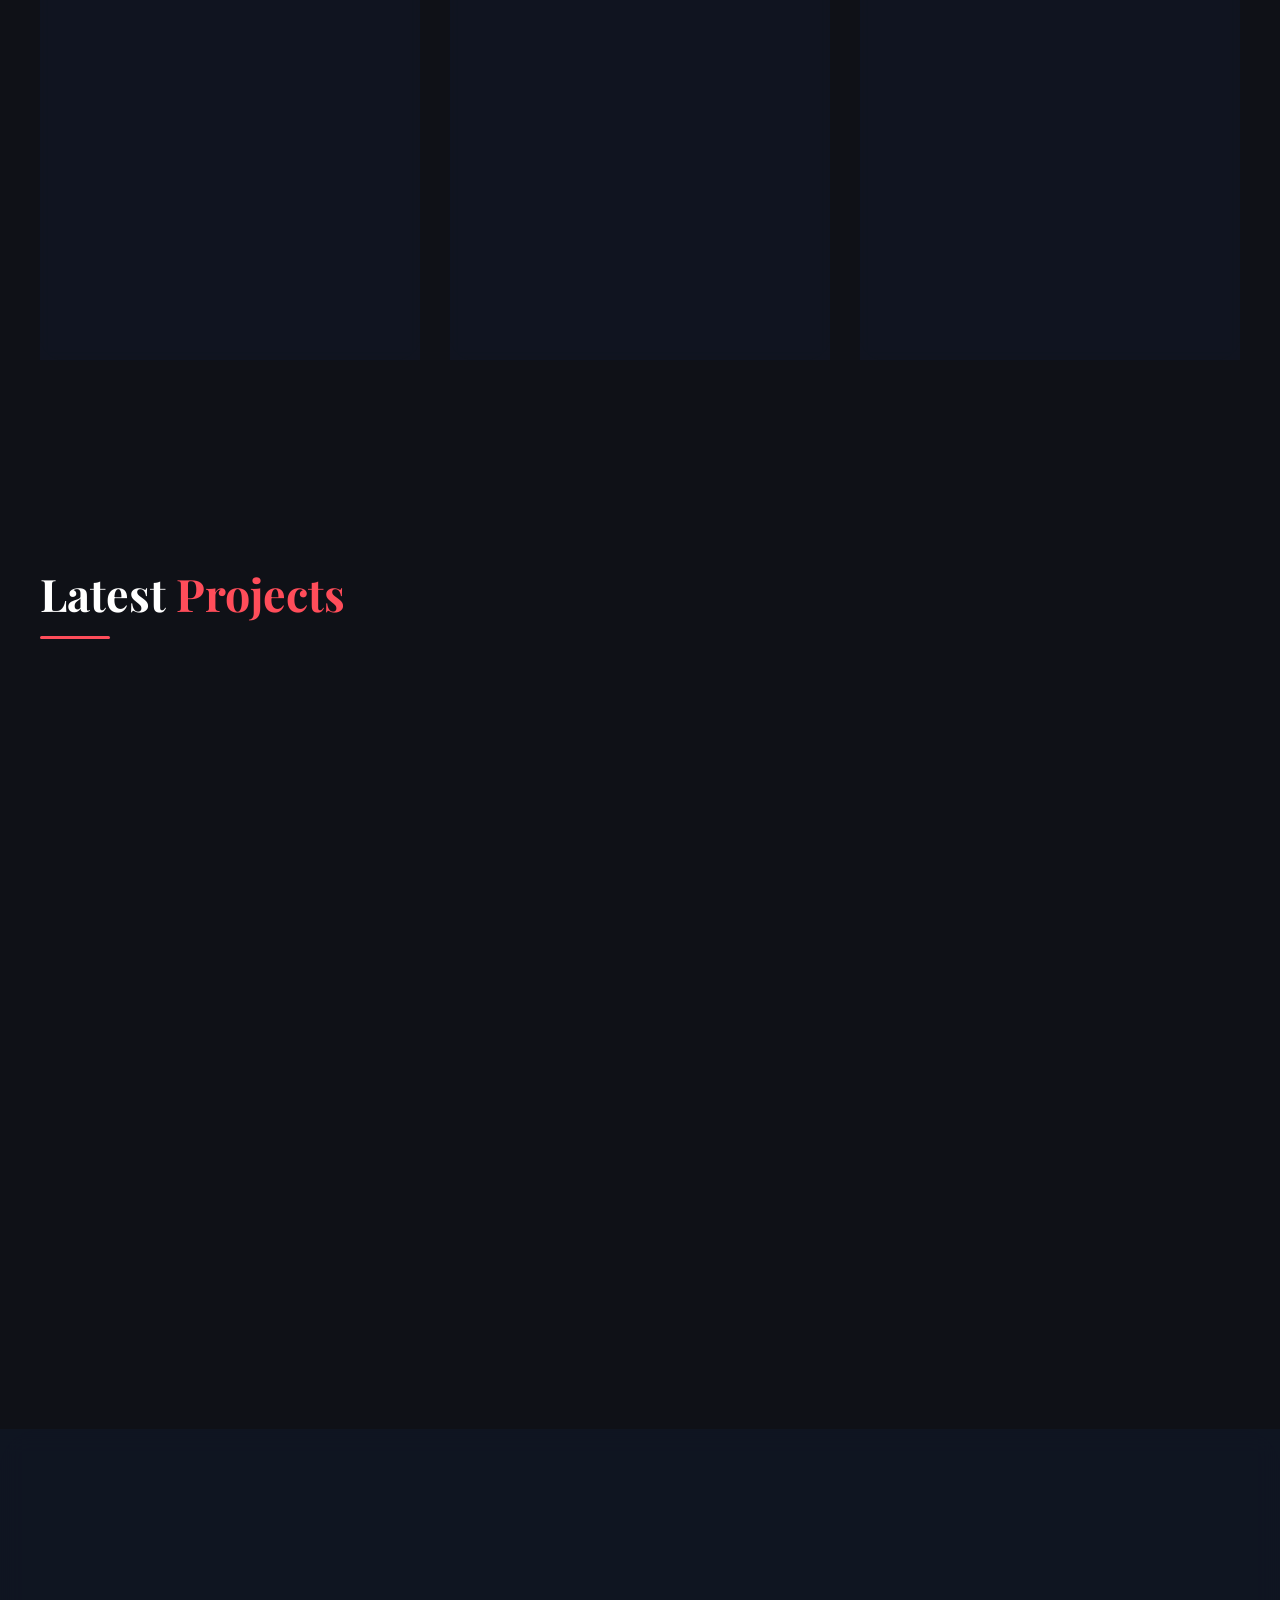
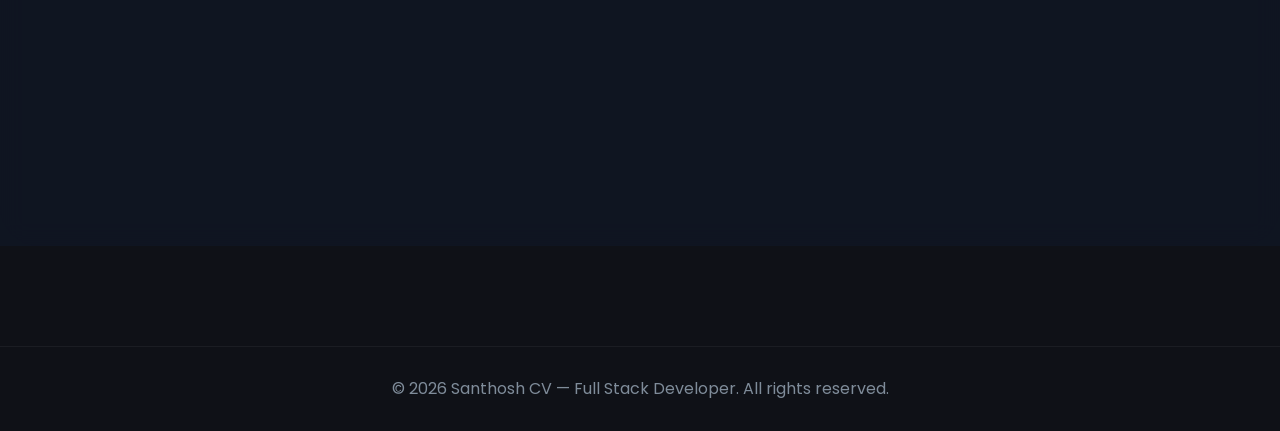
==== commit 8d1896c3: "All done" ====
--- a/index.html
+++ b/index.html
@@ -12,8 +12,9 @@
     <link href="https://unpkg.com/aos@2.3.1/dist/aos.css" rel="stylesheet">
     <!-- Main Stylesheet -->
     <link rel="stylesheet" href="style.css">
+    
     <style>
-        /* Small style update to make sure your project title looks perfect inside the overlay */
+        /* Portfolio Overlay Typography */
         .portfolio-overlay h3 {
             color: #ffffff;
             font-family: 'Poppins', sans-serif;
@@ -28,6 +29,137 @@
             justify-content: center;
             align-items: center;
         }
+        
+        /* Updated Buttons Container inside Overlay */
+        .port-buttons {
+            display: flex;
+            gap: 10px;
+            margin-bottom: 10px;
+        }
+        .portfolio-overlay a {
+            padding: 8px 15px;
+            font-size: 0.9rem;
+            text-decoration: none;
+            color: #fff;
+            background: rgba(255, 255, 255, 0.2);
+            border-radius: 5px;
+            transition: 0.3s;
+            cursor: pointer;
+        }
+        .portfolio-overlay a:hover {
+            background: #ff4d5a;
+        }
+        
+        /* 'More Info' Button Specifics */
+        .btn-more-info {
+            width: 70%;
+            text-align: center;
+            background: transparent !important;
+            border: 1px solid #fff;
+        }
+        .btn-more-info:hover {
+            background: #ff4d5a !important;
+            border-color: #ff4d5a !important;
+        }
+
+        /* ========== MODAL (POPUP) STYLES ========== */
+        .modal-overlay {
+            display: none; /* Hidden by default */
+            position: fixed;
+            z-index: 9999; /* Sit on top of everything */
+            left: 0;
+            top: 0;
+            width: 100%;
+            height: 100%;
+            background-color: rgba(10, 10, 15, 0.85);
+            backdrop-filter: blur(8px);
+            opacity: 0;
+            transition: opacity 0.3s ease;
+        }
+        .modal-overlay.show {
+            display: flex;
+            justify-content: center;
+            align-items: center;
+            opacity: 1;
+        }
+        .modal-content {
+            background-color: #1a1d24;
+            color: #e2e8f0;
+            padding: 30px;
+            border-radius: 12px;
+            width: 90%;
+            max-width: 650px;
+            max-height: 85vh;
+            overflow-y: auto;
+            position: relative;
+            transform: translateY(-30px);
+            transition: transform 0.3s ease;
+            border: 1px solid rgba(255, 77, 90, 0.3);
+            box-shadow: 0 10px 30px rgba(0, 0, 0, 0.5);
+            font-family: 'Poppins', sans-serif;
+        }
+        .modal-overlay.show .modal-content {
+            transform: translateY(0);
+        }
+        .close-modal {
+            position: absolute;
+            top: 15px;
+            right: 20px;
+            color: #aaa;
+            font-size: 28px;
+            font-weight: bold;
+            cursor: pointer;
+            transition: 0.2s;
+        }
+        .close-modal:hover {
+            color: #ff4d5a;
+        }
+        .modal-content h2 {
+            color: #fff;
+            margin-bottom: 10px;
+            font-family: 'Playfair Display', serif;
+        }
+        .modal-content h4 {
+            color: #ff4d5a;
+            margin-top: 20px;
+            margin-bottom: 10px;
+            font-size: 1.1rem;
+        }
+        .modal-content p, .modal-content ul {
+            font-size: 0.95rem;
+            line-height: 1.6;
+            color: #cbd5e1;
+        }
+        .modal-content ul {
+            padding-left: 20px;
+            margin-bottom: 15px;
+        }
+        .modal-content ul li {
+            margin-bottom: 8px;
+        }
+        .modal-image {
+            width: 100%;
+            height: auto;
+            border-radius: 8px;
+            margin-bottom: 15px;
+            border: 1px solid rgba(255,255,255,0.1);
+        }
+        .tech-tag {
+            display: inline-block;
+            background: rgba(255, 77, 90, 0.1);
+            color: #ff4d5a;
+            padding: 5px 12px;
+            border-radius: 20px;
+            font-size: 0.8rem;
+            margin-right: 8px;
+            margin-bottom: 8px;
+            border: 1px solid rgba(255, 77, 90, 0.3);
+        }
+        
+        /* Custom Scrollbar for Modal */
+        .modal-content::-webkit-scrollbar { width: 8px; }
+        .modal-content::-webkit-scrollbar-track { background: #1a1d24; }
+        .modal-content::-webkit-scrollbar-thumb { background: #ff4d5a; border-radius: 4px; }
     </style>
 </head>
 <body>
@@ -134,7 +266,7 @@
     </div>
 </section>
 
-<!-- CERTIFICATES Section (including new AWS certificate) -->
+<!-- CERTIFICATES Section -->
 <section id="experience">
     <div class="container">
         <h2 class="section-title" data-aos="fade-up">My <span>Certificates</span></h2>
@@ -154,40 +286,56 @@
     <div class="container">
         <h2 class="section-title" data-aos="fade-up">Latest <span>Projects</span></h2>
         <div class="portfolio-grid">
-            <!-- Project 1 (Updated with Title inside the overlay) -->
+            <!-- Project 1 -->
             <div class="portfolio-item" data-aos="flip-left">
-                <div class="portfolio-img" style="background-image: url('https://picsum.photos/id/20/400/300');"></div>
+                <div class="portfolio-img" style="background-image: url('https://static.vecteezy.com/system/resources/thumbnails/007/149/656/small_2x/project-management-concept-paper-sheet-with-ideas-or-plan-cup-of-coffee-and-eyeglasses-on-desk-photo.jpg');"></div>
                 <div class="portfolio-overlay">
                     <h3>ProjectManager</h3>
-                    <a href="https://project-manager-beta-ten.vercel.app/" target="_blank">Live Demo</a>
-                    <a href="https://github.com/Santhoshcv07/ProjectManager.git" target="_blank">GitHub</a>
-                </div>
-            </div>
+                    <div class="port-buttons">
+                        <a href="https://project-manager-beta-ten.vercel.app/" target="_blank">Live Demo</a>
+                        <a href="https://github.com/Santhoshcv07/ProjectManager.git" target="_blank">GitHub</a>
+                    </div>
+                    <!-- The onclick event triggers the modal below -->
+                    <a class="btn-more-info" onclick="openModal('modal1')">More Info</a>
+                </div>
+            </div>
+            
             <!-- Project 2 -->
             <div class="portfolio-item" data-aos="flip-left" data-aos-delay="100">
-                <div class="portfolio-img" style="background-image: url('https://picsum.photos/id/26/400/300');"></div>
+                <div class="portfolio-img" style="background-image: url('https://tse2.mm.bing.net/th/id/OIP.91ToOETLLTJWz3o6GgMiqQHaEo?w=800&h=500&rs=1&pid=ImgDetMain&o=7&rm=3');"></div>
                 <div class="portfolio-overlay">
-                    <h3>Project 2</h3>
-                    <a href="#" target="_blank">Live Demo</a>
-                    <a href="#" target="_blank">GitHub</a>
-                </div>
-            </div>
+                    <h3>smart-budget-tracker</h3>
+                    <div class="port-buttons">
+                        <a href="https://smart-budget-tracker-two.vercel.app/" target="_blank">Live Demo</a>
+                        <a href="https://github.com/Santhoshcv07/smart-budget-tracker.git" target="_blank">GitHub</a>
+                    </div>
+                    <a class="btn-more-info" onclick="openModal('modal2')">More Info</a>
+                </div>
+            </div>
+            
             <!-- Project 3 -->
             <div class="portfolio-item" data-aos="flip-left" data-aos-delay="200">
-                <div class="portfolio-img" style="background-image: url('https://picsum.photos/id/91/400/300');"></div>
+                <div class="portfolio-img" style="background-image: url('https://assets.skool.com/f/4443ce673dec44bfa86cb5f10da690ee/06dcb42e3abf4fe7b3da4bbe05b43408a1a6e7148f4b47e2b53e902cc4c5860e-md.jpg');"></div>
                 <div class="portfolio-overlay">
-                    <h3>Project 3</h3>
-                    <a href="#" target="_blank">Live Demo</a>
-                    <a href="#" target="_blank">GitHub</a>
-                </div>
-            </div>
+                    <h3>AI Content Creator</h3>
+                    <div class="port-buttons">
+                        <a href="https://ai-content-creator-swart.vercel.app/" target="_blank">Live Demo</a>
+                        <a href="https://github.com/Santhoshcv07/AI-Content-Creator.git" target="_blank">GitHub</a>
+                    </div>
+                    <a class="btn-more-info" onclick="openModal('modal3')">More Info</a>
+                </div>
+            </div>
+            
             <!-- Project 4 -->
             <div class="portfolio-item" data-aos="flip-left" data-aos-delay="300">
                 <div class="portfolio-img" style="background-image: url('https://picsum.photos/id/0/400/300');"></div>
                 <div class="portfolio-overlay">
                     <h3>Project 4</h3>
-                    <a href="#" target="_blank">Live Demo</a>
-                    <a href="#" target="_blank">GitHub</a>
+                    <div class="port-buttons">
+                        <a href="#" target="_blank">Live Demo</a>
+                        <a href="#" target="_blank">GitHub</a>
+                    </div>
+                    <a class="btn-more-info" onclick="openModal('modal4')">More Info</a>
                 </div>
             </div>
         </div>
@@ -203,6 +351,122 @@
 </section>
 <footer><p>©️ 2026 Santhosh CV — Full Stack Developer. All rights reserved.</p></footer>
 
+
+<!-- ========================================== -->
+<!-- PROJECT MODALS (POPUPS) CONTENT            -->
+<!-- Edit the text below to match your projects -->
+<!-- ========================================== -->
+
+<!-- Modal 1: ProjectManager -->
+<div id="modal1" class="modal-overlay" onclick="closeModalOutside(event, 'modal1')">
+    <div class="modal-content">
+        <span class="close-modal" onclick="closeModal('modal1')">&times;</span>
+        <h2>ProjectManager</h2>
+        <img src="images/projectmanager_background.png" alt="ProjectManager Demo" class="modal-image">
+        
+        <p>Project Flow is a secure, full-stack project management application designed to streamline workflows and track daily tasks efficiently. Built with a modern React frontend and a robust Node.js backend, the platform allows users to create accounts, manage their project data, and securely interact with a cloud-based database. It emphasizes a clean, responsive user experience and reliable RESTful API architecture.</p>
+        
+        <h4>Key Features</h4>
+        <ul>
+            <li>Secure user registration and login system protected using JWT authentication and encrypted credentials.</li>
+            <li>Seamless CRUD (Create, Read, Update, Delete) operations connected dynamically to MongoDB Atlas cloud database.</li>
+            <li>Modern and fully responsive dashboard interface built with React and Vite for smooth performance across desktop, tablet, and mobile devices.</li>
+            <li>Custom RESTful API architecture powered by Express.js ensuring secure and efficient communication between frontend and backend services</li>
+            <li>* Secure handling of database connection strings, API keys, and sensitive credentials through environment variables.</li>
+        </ul>
+        
+        <h4>Tech Stack Used</h4>
+        <div>
+            <span class="tech-tag">MongoDB</span>
+            <span class="tech-tag">Express.js</span>
+            <span class="tech-tag">React</span>
+            <span class="tech-tag">Node.js</span>
+            <span class="tech-tag">JWT</span>
+        </div>
+    </div>
+</div>
+
+<!-- Modal 2 -->
+<div id="modal2" class="modal-overlay" onclick="closeModalOutside(event, 'modal2')">
+    <div class="modal-content">
+        <span class="close-modal" onclick="closeModal('modal2')">&times;</span>
+        <h2>smart-budget-tracker</h2>
+        <img src="images/smart-budget-tracker-background.png" alt="Project 2 Demo" class="modal-image">
+        <p>The Smart Budget Tracker is a modern, responsive, full-stack personal finance application designed to help individuals monitor their expenses, manage monthly allowances, and analyze spending habits securely. Featuring a clean visual interface with glassmorphic elements, the application enforces individual user security via token-based sessions and provides automated local data visualization to track remaining balances dynamically.</p>
+        <h4>Key Features</h4>
+        <ul>
+            <li>Secure User Authentication using JWT-based login and registration.</li>
+            <li>Complete Expense Management with add, edit, delete, and transaction tracking functionality.</li>
+            <li>Dynamic Budget Allocation with visual spending indicators and alert thresholds.</li>
+            <li>Automated Database Synchronization and table generation on application startup.</li>
+            <li>Timeframe Filtering and Interactive Analytics for monthly expense insights.</li>
+            <li>Modern Responsive UI with custom styling, calendar inputs, and adaptive layouts.</li>
+        </ul>
+        <h4>Tech Stack Used</h4>
+        <div>
+            <span class="tech-tag">PostgreSQL</span>
+            <span class="tech-tag">JWT</span>
+            <span class="tech-tag">Node.js</span>
+            <span class="tech-tag">React.js</span>
+            <span class="tech-tag">Express.js</span>
+            <span class="tech-tag">Recharts</span>
+        </div>
+    </div>
+</div>
+
+<!-- Modal 3 -->
+<div id="modal3" class="modal-overlay" onclick="closeModalOutside(event, 'modal3')">
+    <div class="modal-content">
+        <span class="close-modal" onclick="closeModal('modal3')">&times;</span>
+        <h2>AI Content Creator</h2>
+        <img src="images/ai-content-creator-background.png" alt="Project 3 Demo" class="modal-image">
+        <p>A full-stack SaaS platform designed to help marketers, writers, and digital creators generate high-quality text instantly. I built this application to solve the problem of "writer's block" and time-consuming drafting by offering an intuitive, AI-driven workspace. It features a custom analytics dashboard to help users track their productivity, streaks, and template usage over time.</p>
+        <h4>Key Features</h4>
+        <ul>
+            <li>Advanced AI Content Generation leveraging the Google Gemini API for custom prompts and reusable templates.</li>
+            <li>Secure User Authentication using Supabase and Google OAuth for seamless login and session management..</li>
+            <li>Interactive Performance Analytics with visual data tracking for user generation volume, streaks, and workspace usage.</li>
+            <li>Comprehensive Content History with view, search, and management functionality for all past AI generations.</li>
+            <li>Modern Responsive UI featuring adaptive dark/light modes, glassmorphism design, and Framer Motion spring animations.</li>
+        </ul>
+        <h4>Tech Stack Used</h4>
+        <div>
+            <span class="tech-tag">Next.js</span>
+            <span class="tech-tag">Tailwind CSS</span>
+            <span class="tech-tag">Supabase</span>
+            <span class="tech-tag">TypeScript</span>
+            <span class="tech-tag">Gemini</span>
+            <span class="tech-tag">Vercel</span>
+               
+
+            
+
+        </div>
+    </div>
+</div>
+
+<!-- Modal 4 -->
+<div id="modal4" class="modal-overlay" onclick="closeModalOutside(event, 'modal4')">
+    <div class="modal-content">
+        <span class="close-modal" onclick="closeModal('modal4')">&times;</span>
+        <h2>Project Title 4</h2>
+        <img src="https://picsum.photos/id/0/800/400" alt="Project 4 Demo" class="modal-image">
+        <p>Write a brief, professional description of your fourth project here. Discuss the problem it solves and why you built it.</p>
+        <h4>Key Features</h4>
+        <ul>
+            <li>Feature 1 description goes here.</li>
+            <li>Feature 2 description goes here.</li>
+        </ul>
+        <h4>Tech Stack Used</h4>
+        <div>
+            <span class="tech-tag">Java</span>
+            <span class="tech-tag">Spring Boot</span>
+        </div>
+    </div>
+</div>
+
+
+<!-- SCRIPTS -->
 <script src="https://unpkg.com/aos@2.3.1/dist/aos.js"></script>
 <script>
     // Initialize AOS
@@ -221,6 +485,38 @@
     document.querySelectorAll('.nav-links a').forEach(link => {
         link.addEventListener('click', () => navLinks.classList.remove('active'));
     });
+
+    // ========== MODAL (POPUP) LOGIC ==========
+    // Open the modal
+    function openModal(modalId) {
+        const modal = document.getElementById(modalId);
+        modal.style.display = 'flex';
+        // Tiny timeout ensures the CSS transition runs smoothly
+        setTimeout(() => {
+            modal.classList.add('show');
+        }, 10);
+        // Prevent body scrolling when modal is open
+        document.body.style.overflow = 'hidden';
+    }
+
+    // Close the modal via the "X" button
+    function closeModal(modalId) {
+        const modal = document.getElementById(modalId);
+        modal.classList.remove('show');
+        setTimeout(() => {
+            modal.style.display = 'none';
+        }, 300); // Wait for the fade-out animation to finish
+        // Restore body scrolling
+        document.body.style.overflow = 'auto';
+    }
+
+    // Close the modal if user clicks outside the content box
+    function closeModalOutside(event, modalId) {
+        if (event.target.id === modalId) {
+            closeModal(modalId);
+        }
+    }
+
 
     // ========== RESUME DOWNLOAD WITH PROGRESS ANIMATION ==========
     const RESUME_FILE_PATH = "resume/Santhosh_CV.pdf";
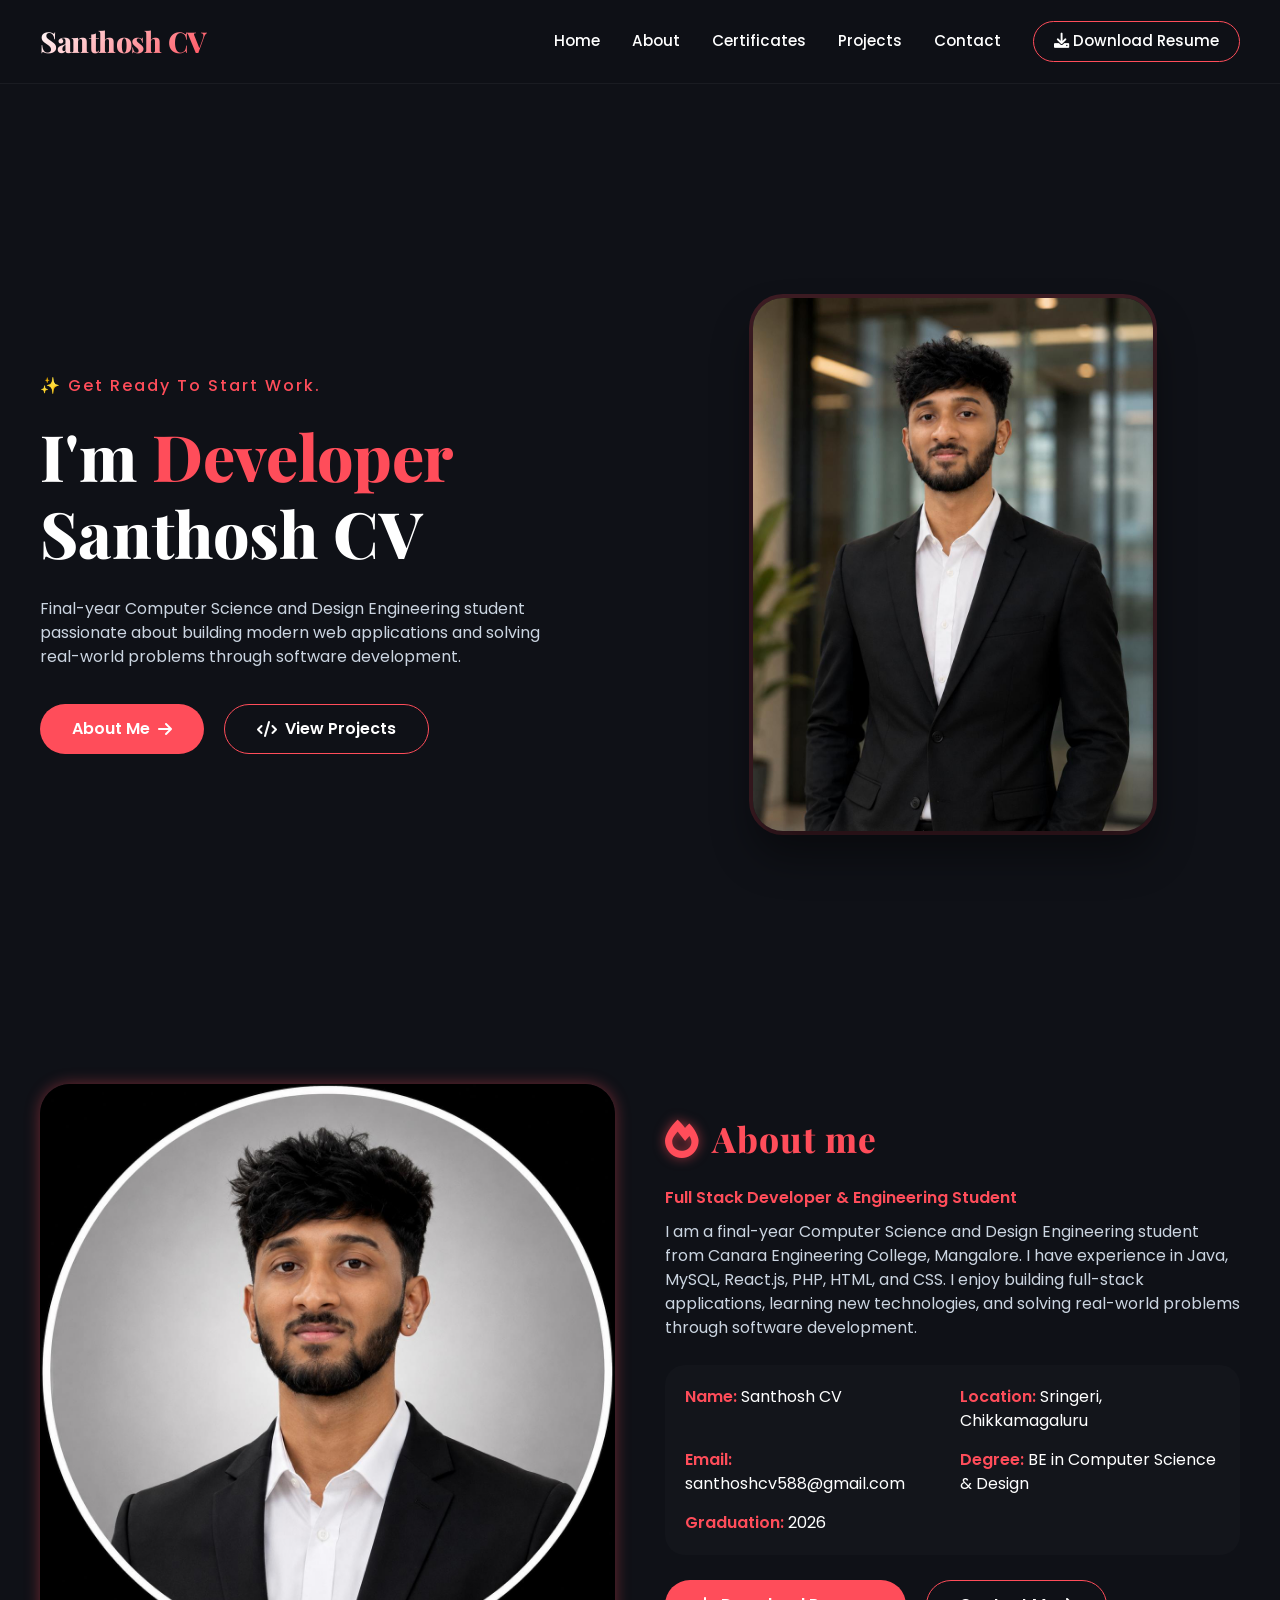
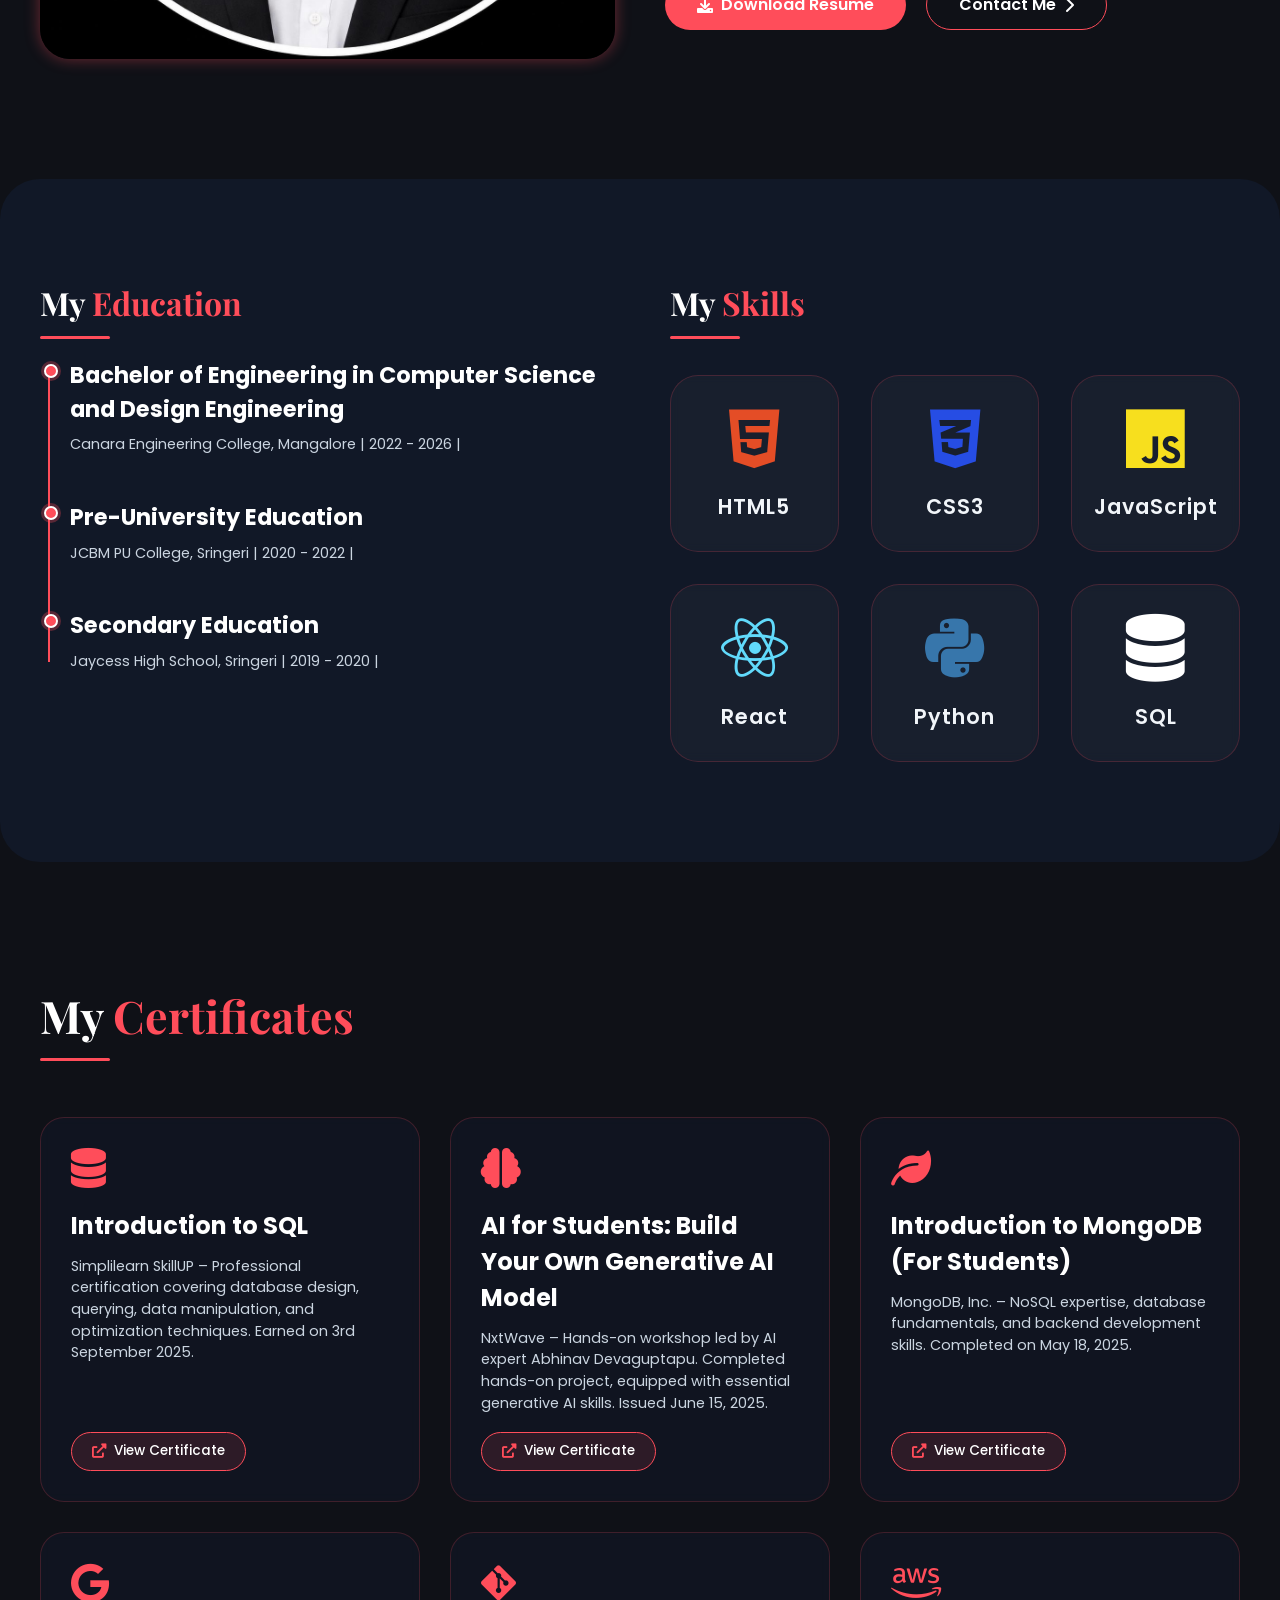
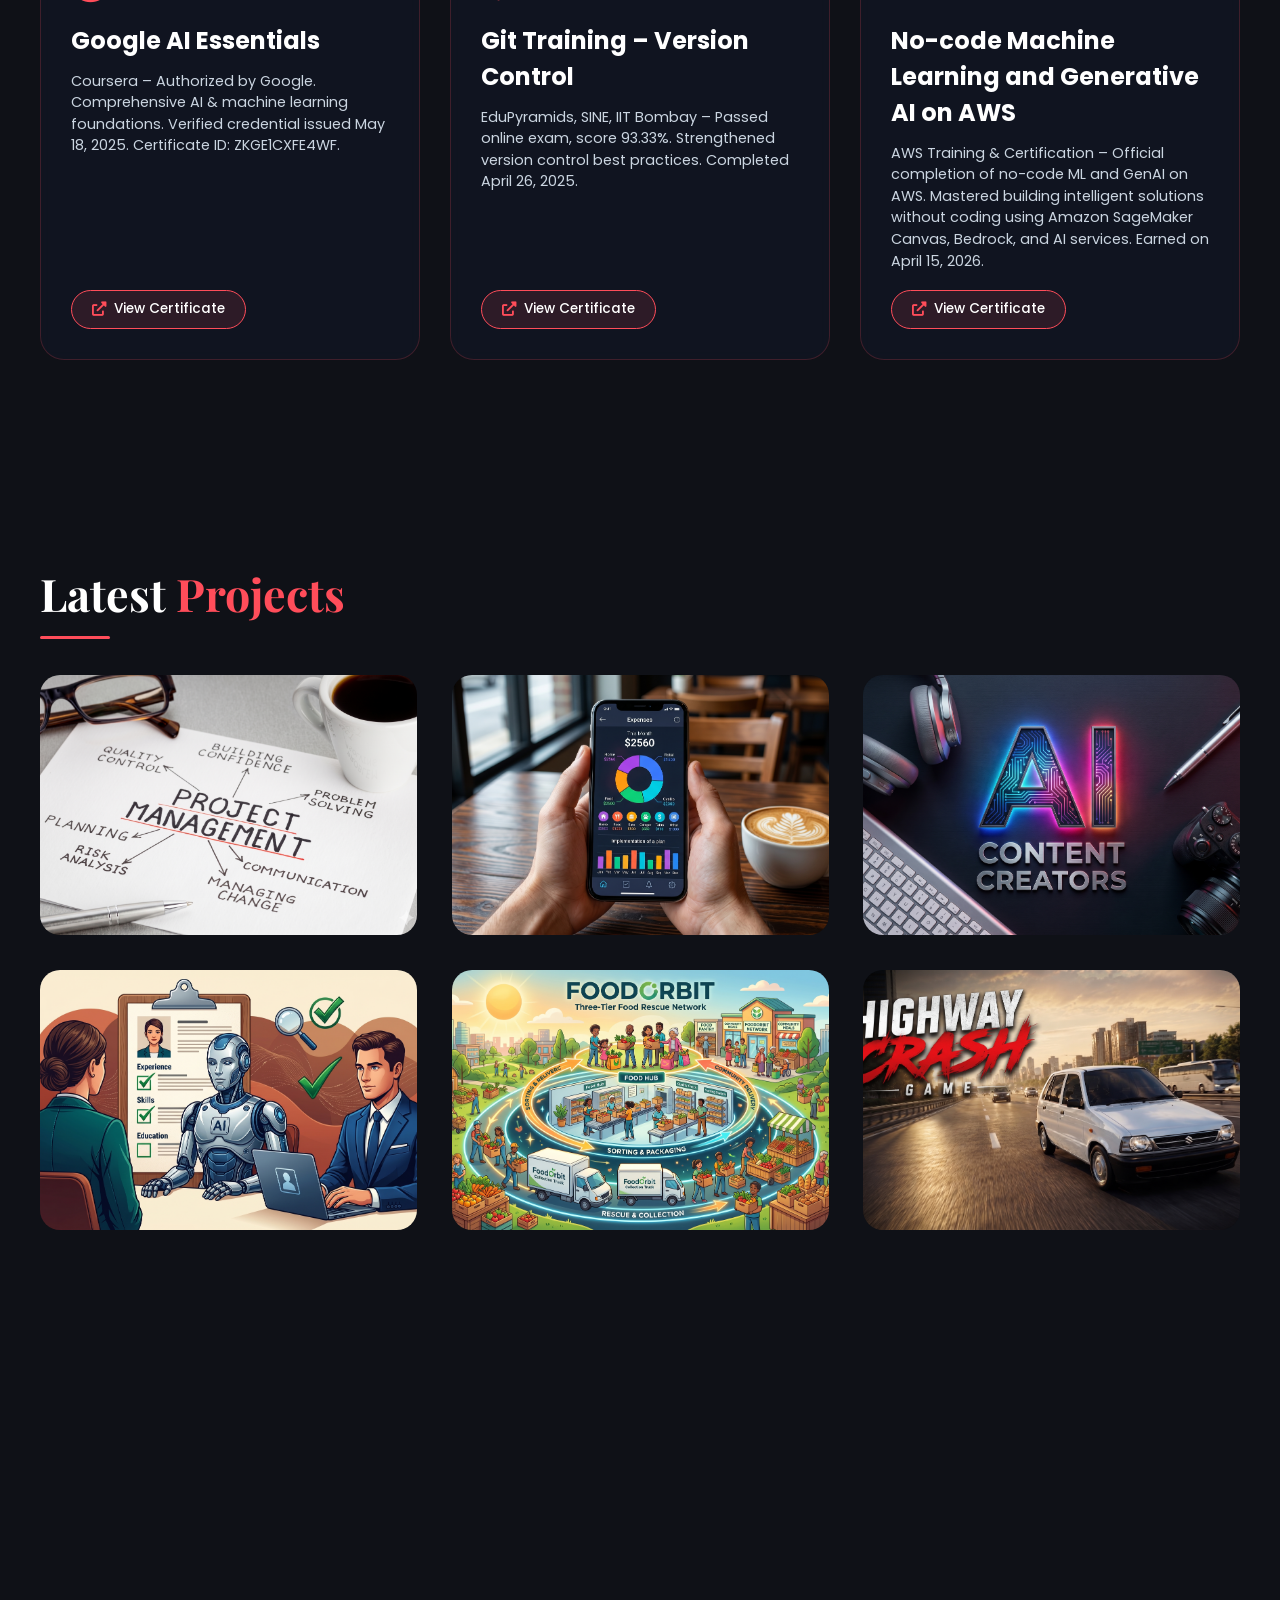
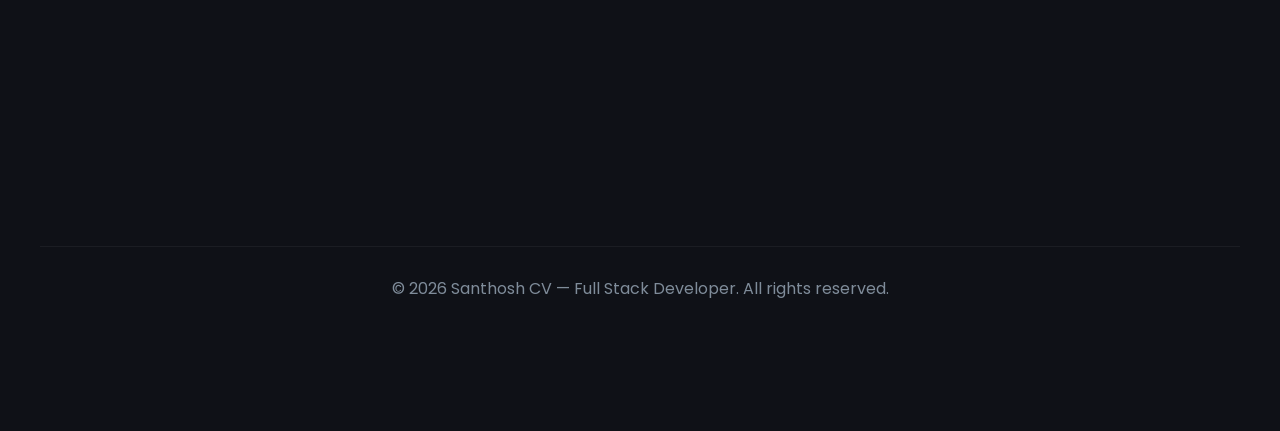
==== commit 72be707e: "projects section added" ====
--- a/index.html
+++ b/index.html
@@ -288,7 +288,7 @@
         <div class="portfolio-grid">
             <!-- Project 1 -->
             <div class="portfolio-item" data-aos="flip-left">
-                <div class="portfolio-img" style="background-image: url('https://static.vecteezy.com/system/resources/thumbnails/007/149/656/small_2x/project-management-concept-paper-sheet-with-ideas-or-plan-cup-of-coffee-and-eyeglasses-on-desk-photo.jpg');"></div>
+                <div class="portfolio-img" style="background-image: url('images/project\ mangaer.png');"></div>
                 <div class="portfolio-overlay">
                     <h3>ProjectManager</h3>
                     <div class="port-buttons">
@@ -302,7 +302,7 @@
             
             <!-- Project 2 -->
             <div class="portfolio-item" data-aos="flip-left" data-aos-delay="100">
-                <div class="portfolio-img" style="background-image: url('https://tse2.mm.bing.net/th/id/OIP.91ToOETLLTJWz3o6GgMiqQHaEo?w=800&h=500&rs=1&pid=ImgDetMain&o=7&rm=3');"></div>
+                <div class="portfolio-img" style="background-image: url('images/smart\ expense.png');"></div>
                 <div class="portfolio-overlay">
                     <h3>smart-budget-tracker</h3>
                     <div class="port-buttons">
@@ -315,7 +315,7 @@
             
             <!-- Project 3 -->
             <div class="portfolio-item" data-aos="flip-left" data-aos-delay="200">
-                <div class="portfolio-img" style="background-image: url('https://assets.skool.com/f/4443ce673dec44bfa86cb5f10da690ee/06dcb42e3abf4fe7b3da4bbe05b43408a1a6e7148f4b47e2b53e902cc4c5860e-md.jpg');"></div>
+                <div class="portfolio-img" style="background-image: url('images/Ai\ content\ creator.png');"></div>
                 <div class="portfolio-overlay">
                     <h3>AI Content Creator</h3>
                     <div class="port-buttons">
@@ -328,19 +328,45 @@
             
             <!-- Project 4 -->
             <div class="portfolio-item" data-aos="flip-left" data-aos-delay="300">
-                <div class="portfolio-img" style="background-image: url('https://picsum.photos/id/0/400/300');"></div>
+                <div class="portfolio-img" style="background-image: url('images/MockMate\ AI.png');"></div>
                 <div class="portfolio-overlay">
-                    <h3>Project 4</h3>
+                    <h3>MockMate AI</h3>
                     <div class="port-buttons">
-                        <a href="#" target="_blank">Live Demo</a>
-                        <a href="#" target="_blank">GitHub</a>
+                        <a href="https://mock-mate-ai-tau-two.vercel.app/" target="_blank">Live Demo</a>
+                        <a href="https://github.com/Santhoshcv07/MockMate-AI.git" target="_blank">GitHub</a>
                     </div>
                     <a class="btn-more-info" onclick="openModal('modal4')">More Info</a>
                 </div>
             </div>
-        </div>
-    </div>
-</section>
+        
+    
+       <!-- Project 5 -->
+    <div class="portfolio-item" data-aos="flip-left" data-aos-delay="400">
+        <div class="portfolio-img" style="background-image: url('images/food-orbit.png');"></div>
+        <div class="portfolio-overlay">
+            <h3>Food Orbit</h3>
+            <div class="port-buttons">
+                <a href="https://food-orbit.vercel.app/" target="_blank">Live Demo</a>
+                <a href="https://github.com/Santhoshcv07/Food-Orbit.git" target="_blank">GitHub</a>
+            </div>
+            <a class="btn-more-info" onclick="openModal('modal5')">More Info</a>
+        </div>
+    </div>
+    <!-- Project 6 -->
+    <div class="portfolio-item" data-aos="flip-left" data-aos-delay="500">
+                <div class="portfolio-img" style="background-image: url('images/HighwayCrash.png');"></div>
+                <div class="portfolio-overlay">
+                    <h3>HighwayCrash Game</h3>
+                    <div class="port-buttons">
+                        <a href="https://santhu771.itch.io/highway-crash-game" target="_blank">Live Demo</a>
+                        <a href="https://github.com/Santhoshcv07/Highway-Crash-Game.git" target="_blank">GitHub</a>
+                    </div>
+                    <a class="btn-more-info" onclick="openModal('modal6')">More Info</a>
+                </div>
+            </div>
+
+</div>
+            
 
 <!-- CONTACT Section -->
 <section id="contact">
@@ -449,21 +475,112 @@
 <div id="modal4" class="modal-overlay" onclick="closeModalOutside(event, 'modal4')">
     <div class="modal-content">
         <span class="close-modal" onclick="closeModal('modal4')">&times;</span>
-        <h2>Project Title 4</h2>
-        <img src="https://picsum.photos/id/0/800/400" alt="Project 4 Demo" class="modal-image">
-        <p>Write a brief, professional description of your fourth project here. Discuss the problem it solves and why you built it.</p>
+        <h2>MockMate AI</h2>
+        <img src="images/mockmate-background.png" alt="Project 4 Demo" class="modal-image">
+        <p>A full-stack AI-powered interview preparation platform designed to help students, job seekers, and professionals build confidence and improve their interview performance. MockMate AI simulates realistic technical and HR interviews using conversational AI, analyzes user responses, and provides detailed performance insights to accelerate career readiness.
+
+I built this application to solve the challenge of limited interview practice opportunities by creating an intelligent AI recruiter that conducts personalized mock interviews, evaluates communication and technical skills, identifies recurring weaknesses, and provides actionable improvement recommendations.</p>
         <h4>Key Features</h4>
         <ul>
-            <li>Feature 1 description goes here.</li>
-            <li>Feature 2 description goes here.</li>
+            <li>Resume-Aware AI Interviews that dynamically generate interview questions based on the user's uploaded resume and skill set.</li>
+            <li>AI Follow-Up Interview Mode enabling natural conversational interviews where subsequent questions adapt to previous answers for a realistic recruiter experience.</li>
+            <li>Voice-Based Interview Support with speech recognition for hands-free interview practice and real-time interaction.</li>
+            <li>Comprehensive AI Evaluation System providing Overall Score, Technical Score, Communication Score, strengths, weaknesses, and personalized recommendations.</li>
+            <li>Advanced Analytics Dashboard featuring performance trends, skill radar charts, recurring weakness analysis, interview history, and readiness tracking.</li>
+            <li>Interview Report Management allowing users to review past interviews, detailed feedback reports, and performance progression over time.</li>
+            <li>Secure Authentication & Data Storage powered by Supabase Authentication and PostgreSQL for reliable user management and persistence.</li>
         </ul>
         <h4>Tech Stack Used</h4>
         <div>
-            <span class="tech-tag">Java</span>
-            <span class="tech-tag">Spring Boot</span>
+            <span class="tech-tag">Next.js</span>
+            <span class="tech-tag">React</span>
+            <span class="tech-tag">TypeScript</span>
+            <span class="tech-tag">Tailwind CSS</span>
+            <span class="tech-tag">Framer Motion</span>
+            <span class="tech-tag">Supabase</span>
+            <span class="tech-tag">PostgreSQL</span>
         </div>
     </div>
 </div>
+<!-- Modal 5: FoodOrbit -->
+<div id="modal5" class="modal-overlay" onclick="closeModalOutside(event, 'modal5')">
+    <div class="modal-content">
+        <span class="close-modal" onclick="closeModal('modal5')">&times;</span>
+
+        <h2>FoodOrbit: Three-Tier Food Rescue Network</h2>
+
+        <img src="images/foodorbit-backgroun.png" 
+             alt="FoodOrbit Dashboard and Map" 
+             class="modal-image">
+
+        <p>
+            A full-stack logistics and sustainability platform designed to systematically eliminate event food waste by redirecting surplus food through three prioritized stages: human consumption, animal feed, and composting. FoodOrbit automates the redistribution process using time-sensitive tier escalation and interactive geolocation mapping. I built this application to solve the inefficiencies in traditional food rescue by creating an autonomous real-time network that connects event organizers directly with NGOs, agricultural farmers, and bio-waste agencies, ensuring zero edible food ends up in methane-producing landfills.
+        </p>
+
+        <h4>Key Features</h4>
+        <ul>
+            <li><strong>Autonomous Three-Tier Escalation</strong> that automatically shifts unclaimed food from Tier 1 (Human Consumption) to Tier 2 (Animal Feed) and Tier 3 (Composting) based on expiry timers and expanding notification radii.</li>
+            <li><strong>Interactive Geolocation Mapping</strong> built with Leaflet.js to visualize live surplus batches, display exact pickup coordinates, and render 5km, 10km, and 15km operational priority boundaries.</li>
+            <li><strong>Real-Time Cloud Synchronization</strong> powered by Firebase Firestore WebSockets (onSnapshot) to instantly update live hub availability and secure claim states across all connected browsers without page refreshes.</li>
+            <li><strong>Role-Based Access Control (RBAC)</strong> utilizing Firebase Authentication to enforce strict workflow rules, ensuring stakeholders can only view and claim surplus within their officially authorized tier.</li>
+            <li><strong>AI Sustainability Advisor</strong> integrated with Groq's Llama 3.3 LLM via secure Next.js backend routes to analyze live dashboard telemetry and generate real-time environmental impact reports.</li>
+            <li><strong>Personalized Impact Analytics</strong> dynamically calculating and displaying role-specific metrics such as landfill methane diverted, agricultural feed savings, and estimated tax receipt values.</li>
+        </ul>
+
+        <h4>Tech Stack Used</h4>
+        <div class="flex flex-wrap gap-2 mt-2">
+            <span class="tech-tag">Next.js</span>
+            <span class="tech-tag">TypeScript</span>
+            <span class="tech-tag">Tailwind CSS</span>
+            <span class="tech-tag">Firebase Auth</span>
+            <span class="tech-tag">Cloud Firestore</span>
+            <span class="tech-tag">Groq AI (Llama 3)</span>
+            <span class="tech-tag">Leaflet.js</span>
+            <span class="tech-tag">Vercel</span>
+        </div>
+    </div>
+</div>
+<!-- Modal 6: HighwayCrash Game -->
+<div id="modal6" class="modal-overlay" onclick="closeModalOutside(event, 'modal6')">
+    <div class="modal-content">
+        <span class="close-modal" onclick="closeModal('modal6')">&times;</span>
+
+        <h2>Highway Crash Game</h2>
+
+        <img src="images/HighwayCrash_background.png"
+             alt="Highway Crash Game"
+             class="modal-image">
+
+        <p>
+            Highway Crash is a 3D endless driving game developed in Unity where players navigate through highway traffic while avoiding collisions and achieving the highest possible score. I built the complete gameplay system including vehicle controls, traffic spawning, scoring, UI, camera system, and game-over mechanics using C#.
+        </p>
+
+        <h4>Key Features</h4>
+        <ul>
+            <li><strong>Realistic Car Controls:</strong> Smooth acceleration, braking, steering, and responsive vehicle physics.</li>
+
+            <li><strong>Dynamic Traffic System:</strong> AI vehicles spawn continuously with randomized lanes and timing to create challenging gameplay.</li>
+
+            <li><strong>Score & Distance Tracking:</strong> Live speed, distance traveled, and score are displayed throughout the game.</li>
+
+            <li><strong>Collision Detection:</strong> The game ends instantly when the player crashes into another vehicle.</li>
+
+            <li><strong>Smooth Follow Camera:</strong> Third-person camera follows the player's car with smooth movement.</li>
+
+            <li><strong>Multiple Playable Vehicles:</strong> Different vehicle models can be selected before starting the game.</li>
+        </ul>
+
+        <h4>Tech Stack Used</h4>
+        <div class="flex flex-wrap gap-2 mt-2">
+            <span class="tech-tag">Unity</span>
+            <span class="tech-tag">C#</span>
+            <span class="tech-tag">Visual Studio Code</span>
+            <span class="tech-tag">Git</span>
+            <span class="tech-tag">GitHub</span>
+        </div>
+    </div>
+</div>
+
 
 
 <!-- SCRIPTS -->
--- a/style.css
+++ b/style.css
@@ -484,8 +484,20 @@
 
 .portfolio-grid {
     display: grid;
-    grid-template-columns: repeat(auto-fill, minmax(320px, 1fr));
+    grid-template-columns: repeat(3, 1fr);
     gap: 35px;
+}
+
+@media (max-width: 992px) {
+    .portfolio-grid {
+        grid-template-columns: repeat(2, 1fr);
+    }
+}
+
+@media (max-width: 768px) {
+    .portfolio-grid {
+        grid-template-columns: 1fr;
+    }
 }
 .portfolio-item {
     position: relative;
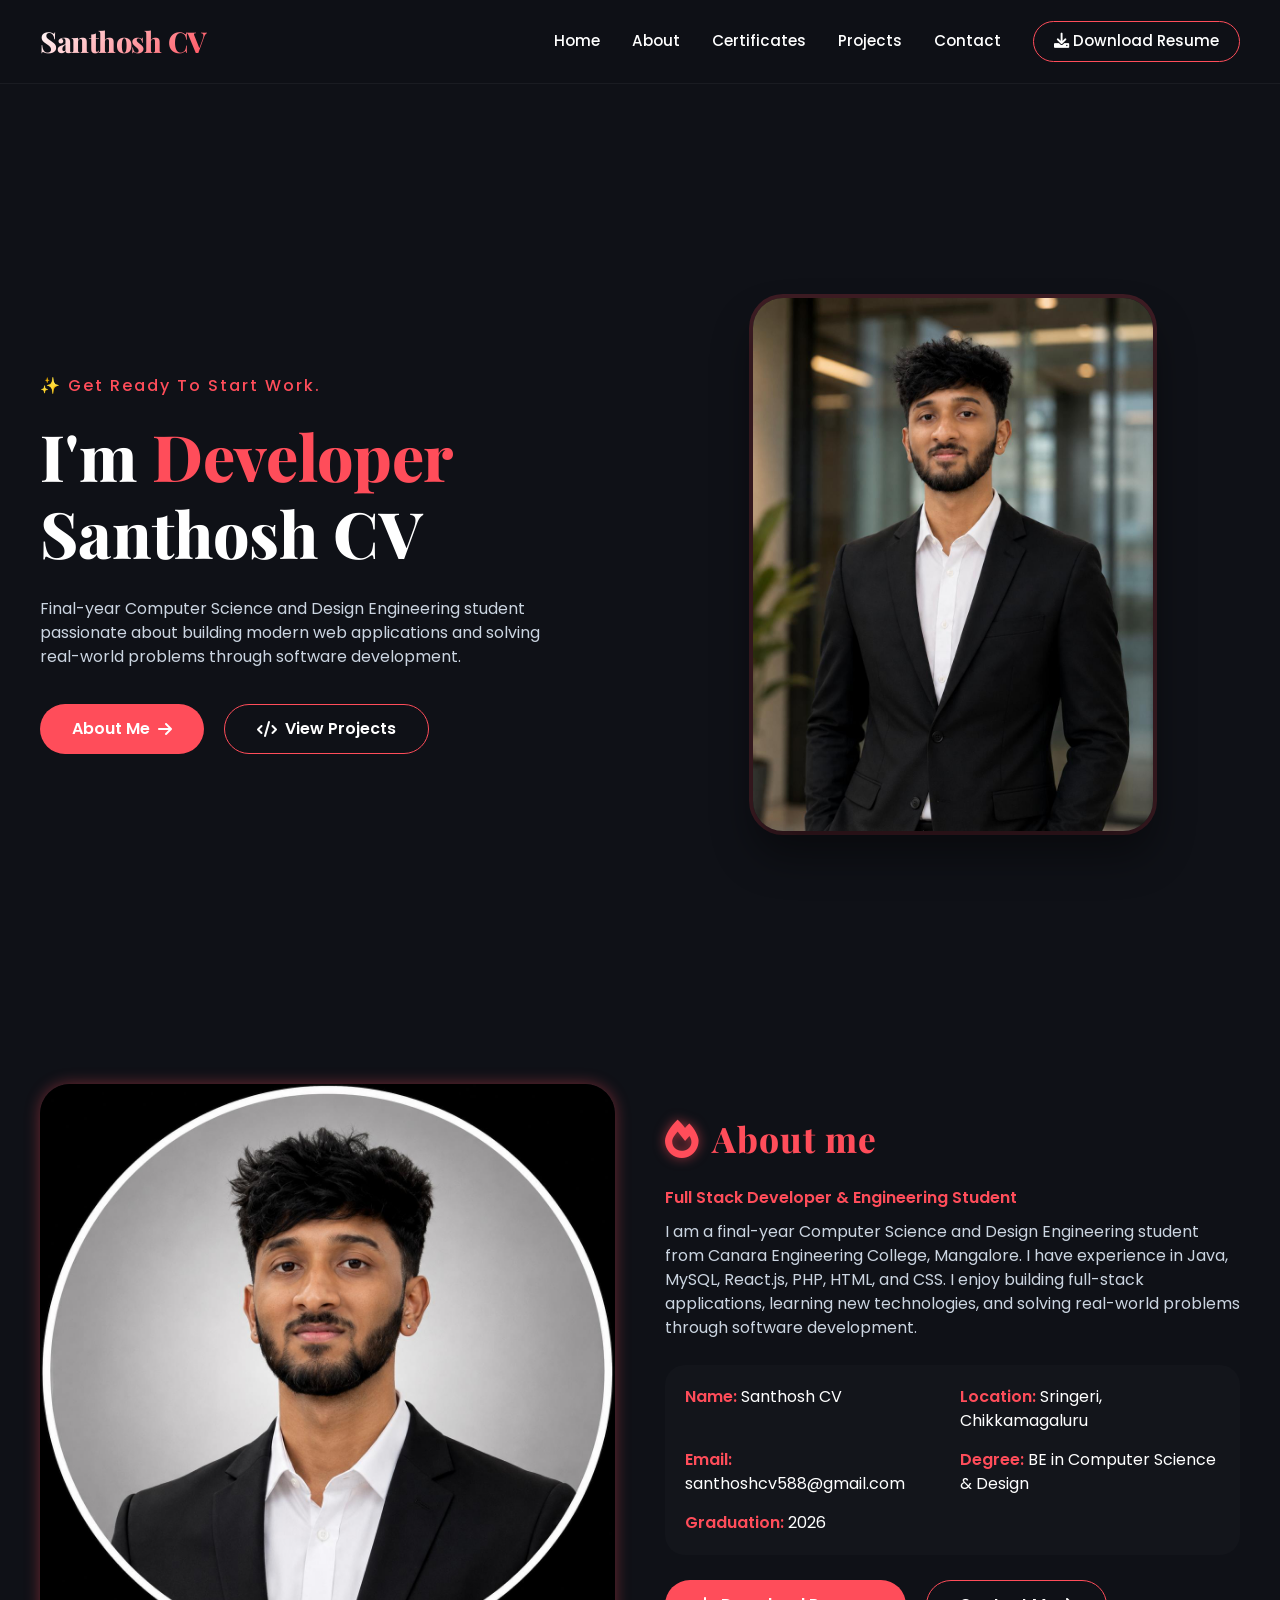
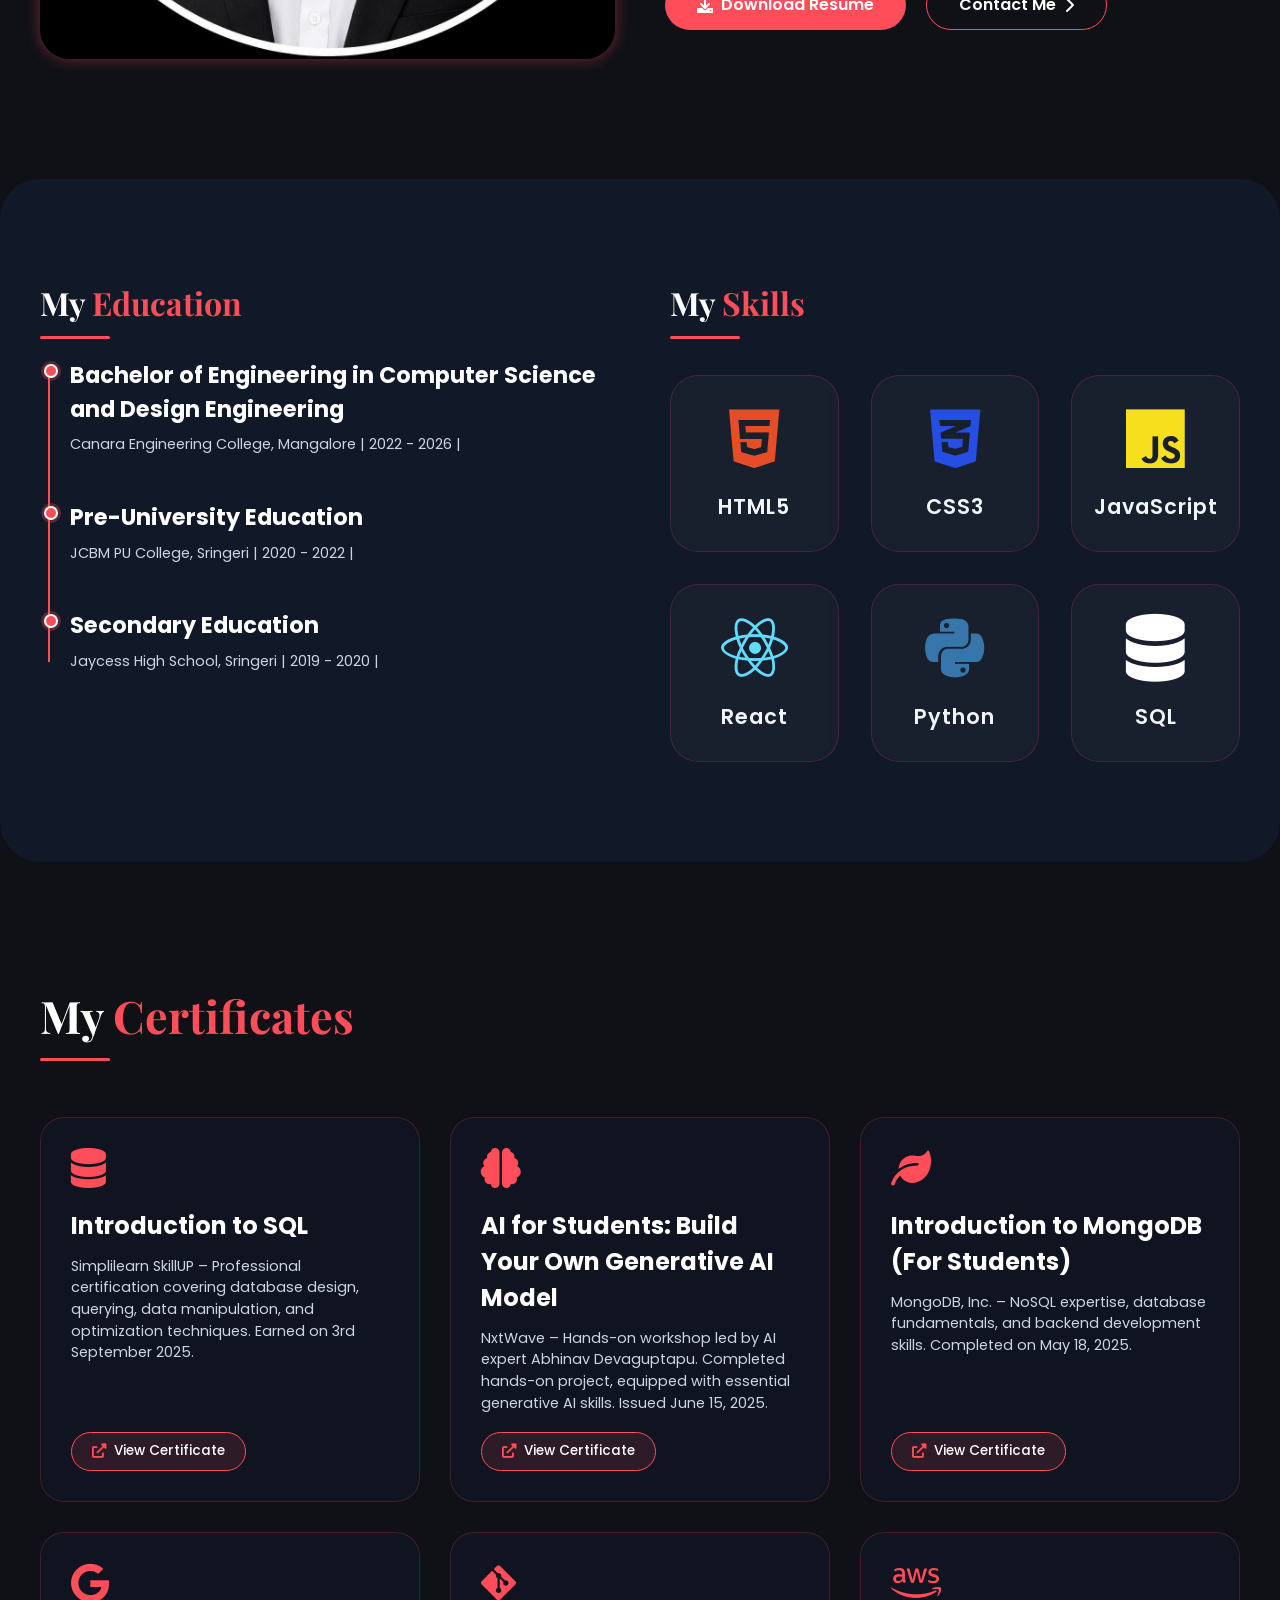
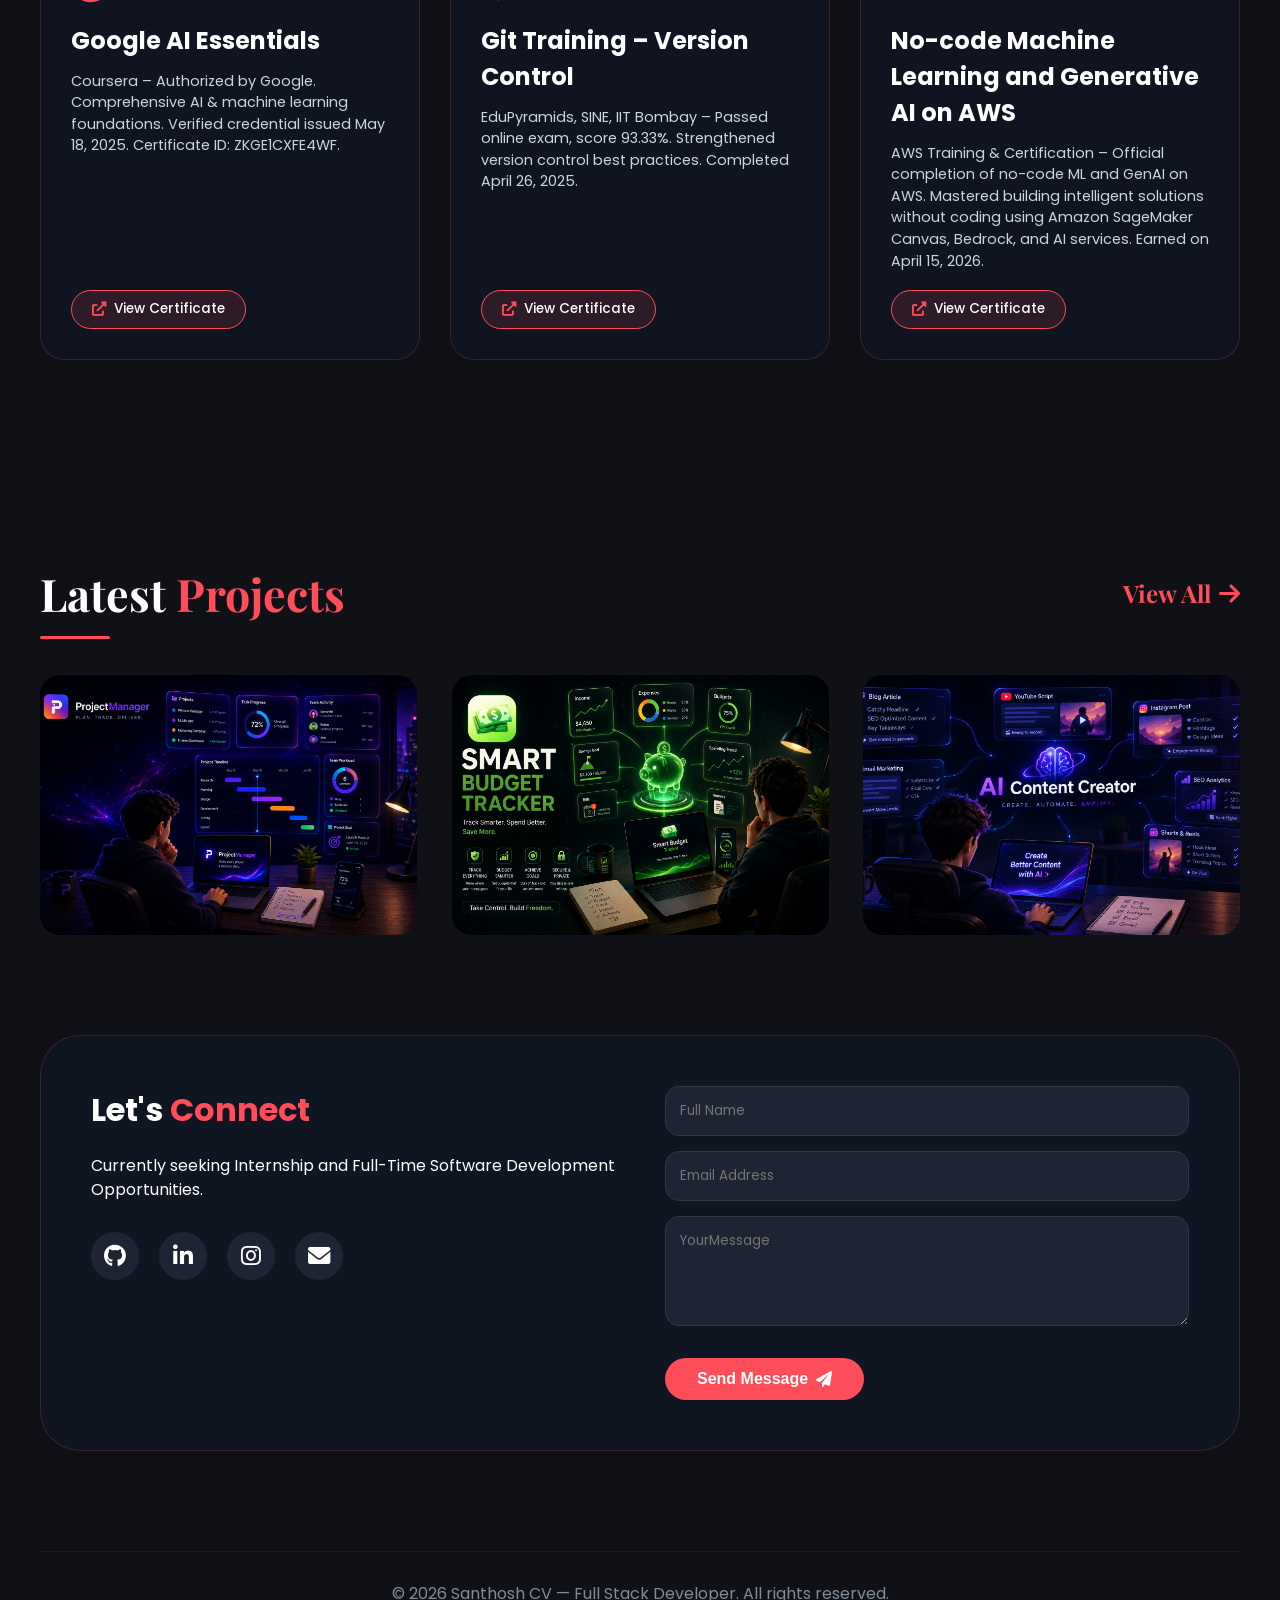
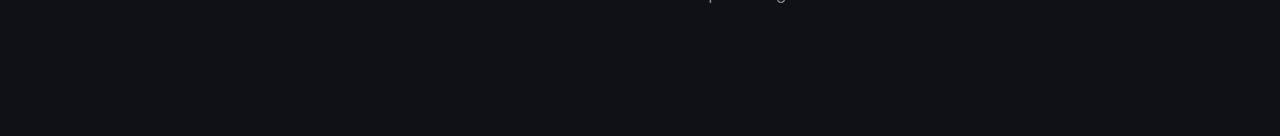
==== commit 42e32788: "Update portfolio with new projects" ====
--- a/index.html
+++ b/index.html
@@ -284,7 +284,12 @@
 <!-- PORTFOLIO Section -->
 <section id="portfolio">
     <div class="container">
-        <h2 class="section-title" data-aos="fade-up">Latest <span>Projects</span></h2>
+        <div class="project-header">
+            <h2 class="section-title" data-aos="fade-up">Latest <span>Projects</span></h2>
+            <a href="projects.html" class="view-all-btn">
+                View All <i class="fas fa-arrow-right"></i>
+            </a>
+        </div>
         <div class="portfolio-grid">
             <!-- Project 1 -->
             <div class="portfolio-item" data-aos="flip-left">
@@ -326,45 +331,6 @@
                 </div>
             </div>
             
-            <!-- Project 4 -->
-            <div class="portfolio-item" data-aos="flip-left" data-aos-delay="300">
-                <div class="portfolio-img" style="background-image: url('images/MockMate\ AI.png');"></div>
-                <div class="portfolio-overlay">
-                    <h3>MockMate AI</h3>
-                    <div class="port-buttons">
-                        <a href="https://mock-mate-ai-tau-two.vercel.app/" target="_blank">Live Demo</a>
-                        <a href="https://github.com/Santhoshcv07/MockMate-AI.git" target="_blank">GitHub</a>
-                    </div>
-                    <a class="btn-more-info" onclick="openModal('modal4')">More Info</a>
-                </div>
-            </div>
-        
-    
-       <!-- Project 5 -->
-    <div class="portfolio-item" data-aos="flip-left" data-aos-delay="400">
-        <div class="portfolio-img" style="background-image: url('images/food-orbit.png');"></div>
-        <div class="portfolio-overlay">
-            <h3>Food Orbit</h3>
-            <div class="port-buttons">
-                <a href="https://food-orbit.vercel.app/" target="_blank">Live Demo</a>
-                <a href="https://github.com/Santhoshcv07/Food-Orbit.git" target="_blank">GitHub</a>
-            </div>
-            <a class="btn-more-info" onclick="openModal('modal5')">More Info</a>
-        </div>
-    </div>
-    <!-- Project 6 -->
-    <div class="portfolio-item" data-aos="flip-left" data-aos-delay="500">
-                <div class="portfolio-img" style="background-image: url('images/HighwayCrash.png');"></div>
-                <div class="portfolio-overlay">
-                    <h3>HighwayCrash Game</h3>
-                    <div class="port-buttons">
-                        <a href="https://santhu771.itch.io/highway-crash-game" target="_blank">Live Demo</a>
-                        <a href="https://github.com/Santhoshcv07/Highway-Crash-Game.git" target="_blank">GitHub</a>
-                    </div>
-                    <a class="btn-more-info" onclick="openModal('modal6')">More Info</a>
-                </div>
-            </div>
-
 </div>
             
 
@@ -471,116 +437,6 @@
     </div>
 </div>
 
-<!-- Modal 4 -->
-<div id="modal4" class="modal-overlay" onclick="closeModalOutside(event, 'modal4')">
-    <div class="modal-content">
-        <span class="close-modal" onclick="closeModal('modal4')">&times;</span>
-        <h2>MockMate AI</h2>
-        <img src="images/mockmate-background.png" alt="Project 4 Demo" class="modal-image">
-        <p>A full-stack AI-powered interview preparation platform designed to help students, job seekers, and professionals build confidence and improve their interview performance. MockMate AI simulates realistic technical and HR interviews using conversational AI, analyzes user responses, and provides detailed performance insights to accelerate career readiness.
-
-I built this application to solve the challenge of limited interview practice opportunities by creating an intelligent AI recruiter that conducts personalized mock interviews, evaluates communication and technical skills, identifies recurring weaknesses, and provides actionable improvement recommendations.</p>
-        <h4>Key Features</h4>
-        <ul>
-            <li>Resume-Aware AI Interviews that dynamically generate interview questions based on the user's uploaded resume and skill set.</li>
-            <li>AI Follow-Up Interview Mode enabling natural conversational interviews where subsequent questions adapt to previous answers for a realistic recruiter experience.</li>
-            <li>Voice-Based Interview Support with speech recognition for hands-free interview practice and real-time interaction.</li>
-            <li>Comprehensive AI Evaluation System providing Overall Score, Technical Score, Communication Score, strengths, weaknesses, and personalized recommendations.</li>
-            <li>Advanced Analytics Dashboard featuring performance trends, skill radar charts, recurring weakness analysis, interview history, and readiness tracking.</li>
-            <li>Interview Report Management allowing users to review past interviews, detailed feedback reports, and performance progression over time.</li>
-            <li>Secure Authentication & Data Storage powered by Supabase Authentication and PostgreSQL for reliable user management and persistence.</li>
-        </ul>
-        <h4>Tech Stack Used</h4>
-        <div>
-            <span class="tech-tag">Next.js</span>
-            <span class="tech-tag">React</span>
-            <span class="tech-tag">TypeScript</span>
-            <span class="tech-tag">Tailwind CSS</span>
-            <span class="tech-tag">Framer Motion</span>
-            <span class="tech-tag">Supabase</span>
-            <span class="tech-tag">PostgreSQL</span>
-        </div>
-    </div>
-</div>
-<!-- Modal 5: FoodOrbit -->
-<div id="modal5" class="modal-overlay" onclick="closeModalOutside(event, 'modal5')">
-    <div class="modal-content">
-        <span class="close-modal" onclick="closeModal('modal5')">&times;</span>
-
-        <h2>FoodOrbit: Three-Tier Food Rescue Network</h2>
-
-        <img src="images/foodorbit-backgroun.png" 
-             alt="FoodOrbit Dashboard and Map" 
-             class="modal-image">
-
-        <p>
-            A full-stack logistics and sustainability platform designed to systematically eliminate event food waste by redirecting surplus food through three prioritized stages: human consumption, animal feed, and composting. FoodOrbit automates the redistribution process using time-sensitive tier escalation and interactive geolocation mapping. I built this application to solve the inefficiencies in traditional food rescue by creating an autonomous real-time network that connects event organizers directly with NGOs, agricultural farmers, and bio-waste agencies, ensuring zero edible food ends up in methane-producing landfills.
-        </p>
-
-        <h4>Key Features</h4>
-        <ul>
-            <li><strong>Autonomous Three-Tier Escalation</strong> that automatically shifts unclaimed food from Tier 1 (Human Consumption) to Tier 2 (Animal Feed) and Tier 3 (Composting) based on expiry timers and expanding notification radii.</li>
-            <li><strong>Interactive Geolocation Mapping</strong> built with Leaflet.js to visualize live surplus batches, display exact pickup coordinates, and render 5km, 10km, and 15km operational priority boundaries.</li>
-            <li><strong>Real-Time Cloud Synchronization</strong> powered by Firebase Firestore WebSockets (onSnapshot) to instantly update live hub availability and secure claim states across all connected browsers without page refreshes.</li>
-            <li><strong>Role-Based Access Control (RBAC)</strong> utilizing Firebase Authentication to enforce strict workflow rules, ensuring stakeholders can only view and claim surplus within their officially authorized tier.</li>
-            <li><strong>AI Sustainability Advisor</strong> integrated with Groq's Llama 3.3 LLM via secure Next.js backend routes to analyze live dashboard telemetry and generate real-time environmental impact reports.</li>
-            <li><strong>Personalized Impact Analytics</strong> dynamically calculating and displaying role-specific metrics such as landfill methane diverted, agricultural feed savings, and estimated tax receipt values.</li>
-        </ul>
-
-        <h4>Tech Stack Used</h4>
-        <div class="flex flex-wrap gap-2 mt-2">
-            <span class="tech-tag">Next.js</span>
-            <span class="tech-tag">TypeScript</span>
-            <span class="tech-tag">Tailwind CSS</span>
-            <span class="tech-tag">Firebase Auth</span>
-            <span class="tech-tag">Cloud Firestore</span>
-            <span class="tech-tag">Groq AI (Llama 3)</span>
-            <span class="tech-tag">Leaflet.js</span>
-            <span class="tech-tag">Vercel</span>
-        </div>
-    </div>
-</div>
-<!-- Modal 6: HighwayCrash Game -->
-<div id="modal6" class="modal-overlay" onclick="closeModalOutside(event, 'modal6')">
-    <div class="modal-content">
-        <span class="close-modal" onclick="closeModal('modal6')">&times;</span>
-
-        <h2>Highway Crash Game</h2>
-
-        <img src="images/HighwayCrash_background.png"
-             alt="Highway Crash Game"
-             class="modal-image">
-
-        <p>
-            Highway Crash is a 3D endless driving game developed in Unity where players navigate through highway traffic while avoiding collisions and achieving the highest possible score. I built the complete gameplay system including vehicle controls, traffic spawning, scoring, UI, camera system, and game-over mechanics using C#.
-        </p>
-
-        <h4>Key Features</h4>
-        <ul>
-            <li><strong>Realistic Car Controls:</strong> Smooth acceleration, braking, steering, and responsive vehicle physics.</li>
-
-            <li><strong>Dynamic Traffic System:</strong> AI vehicles spawn continuously with randomized lanes and timing to create challenging gameplay.</li>
-
-            <li><strong>Score & Distance Tracking:</strong> Live speed, distance traveled, and score are displayed throughout the game.</li>
-
-            <li><strong>Collision Detection:</strong> The game ends instantly when the player crashes into another vehicle.</li>
-
-            <li><strong>Smooth Follow Camera:</strong> Third-person camera follows the player's car with smooth movement.</li>
-
-            <li><strong>Multiple Playable Vehicles:</strong> Different vehicle models can be selected before starting the game.</li>
-        </ul>
-
-        <h4>Tech Stack Used</h4>
-        <div class="flex flex-wrap gap-2 mt-2">
-            <span class="tech-tag">Unity</span>
-            <span class="tech-tag">C#</span>
-            <span class="tech-tag">Visual Studio Code</span>
-            <span class="tech-tag">Git</span>
-            <span class="tech-tag">GitHub</span>
-        </div>
-    </div>
-</div>
-
 
 
 <!-- SCRIPTS -->
--- a/style.css
+++ b/style.css
@@ -482,6 +482,34 @@
     margin: 0;
 }
 
+.project-header {
+    display: flex;
+    justify-content: space-between;
+    align-items: center;
+    margin-bottom: 3rem;
+}
+
+.project-header .section-title {
+    margin-bottom: 0;
+}
+
+.view-all-btn {
+    font-family: 'Playfair Display', serif;
+    font-size: 1.5rem;
+    font-weight: 700;
+    color: var(--accent);
+    text-decoration: none;
+    transition: 0.3s;
+    display: flex;
+    align-items: center;
+    gap: 8px;
+}
+
+.view-all-btn:hover {
+    color: var(--accent-hover);
+    transform: translateX(5px);
+}
+
 .portfolio-grid {
     display: grid;
     grid-template-columns: repeat(3, 1fr);
@@ -596,6 +624,11 @@
 }
 
 @media (max-width: 992px) {
+    .project-header {
+        flex-direction: column;
+        align-items: flex-start;
+        gap: 15px;
+    }
     .hero-grid, .about-grid, .edu-skills-wrapper, .contact-grid {
         grid-template-columns: 1fr;
     }
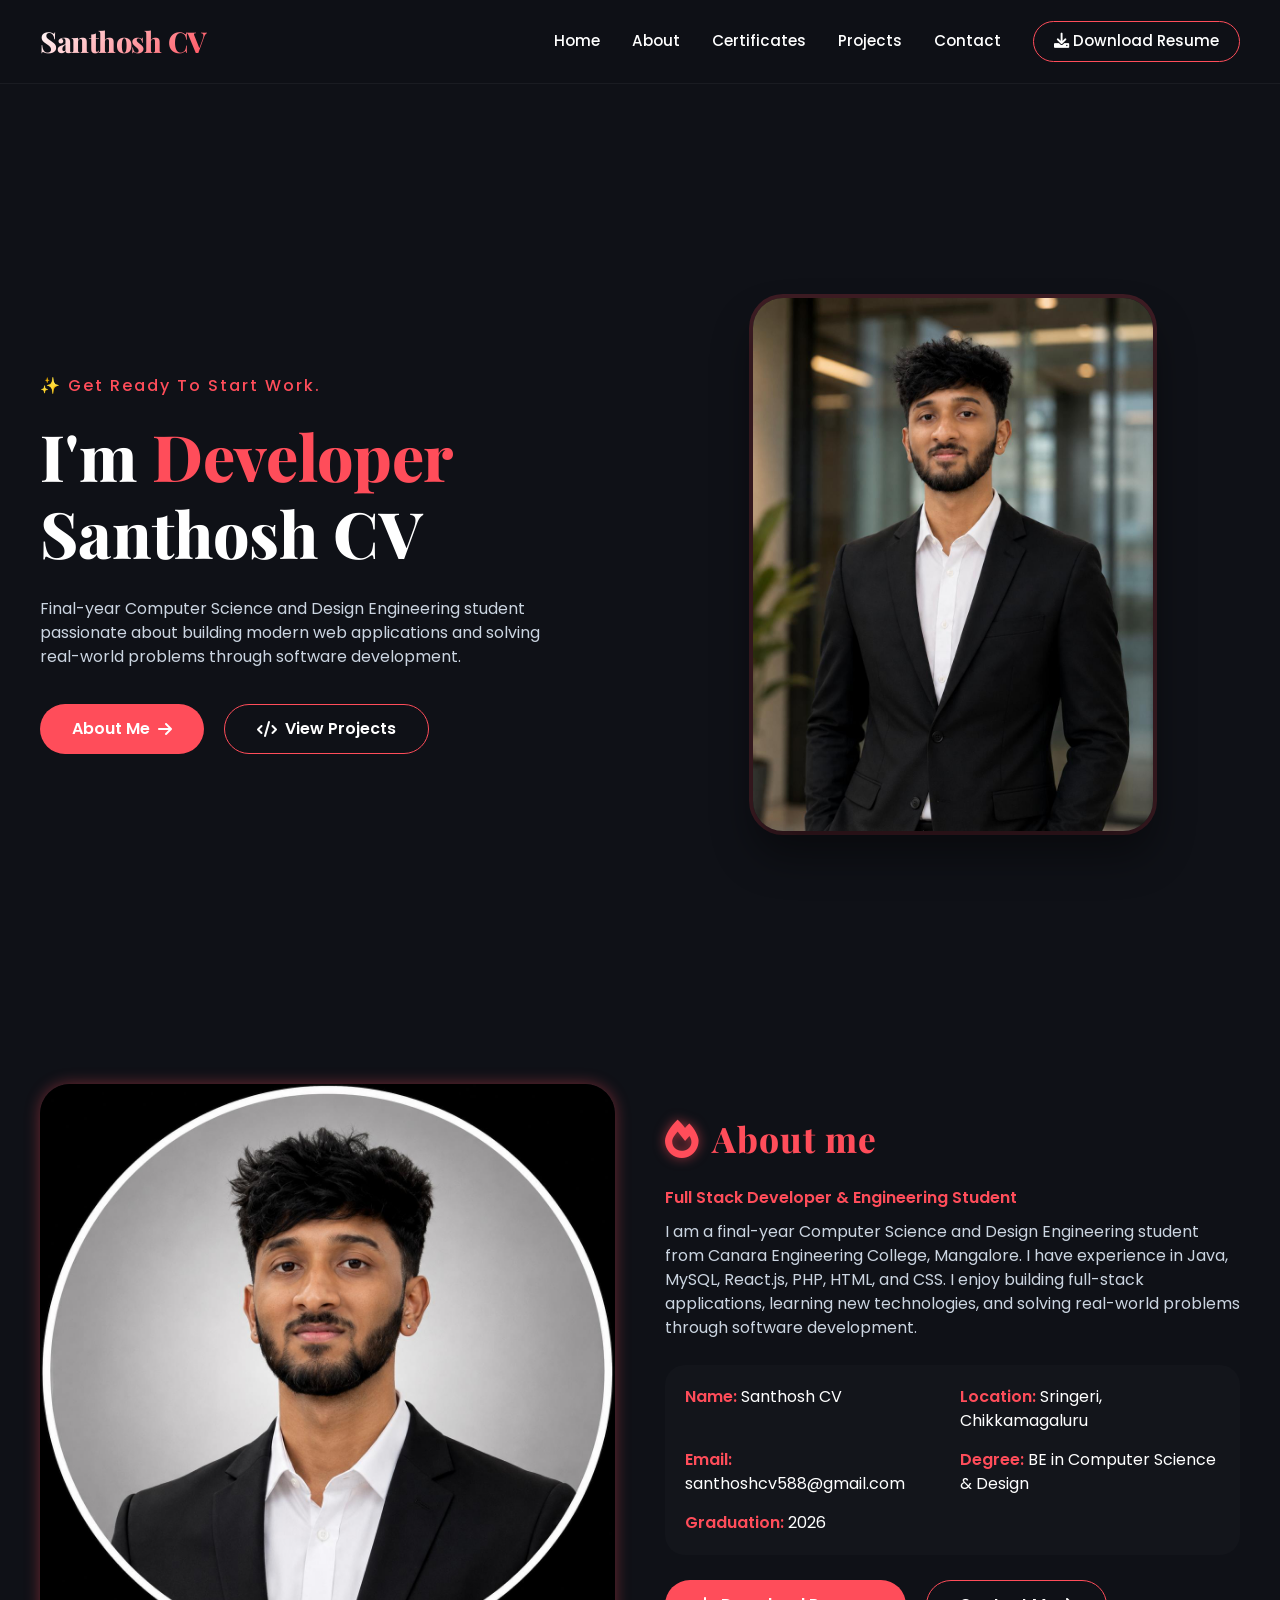
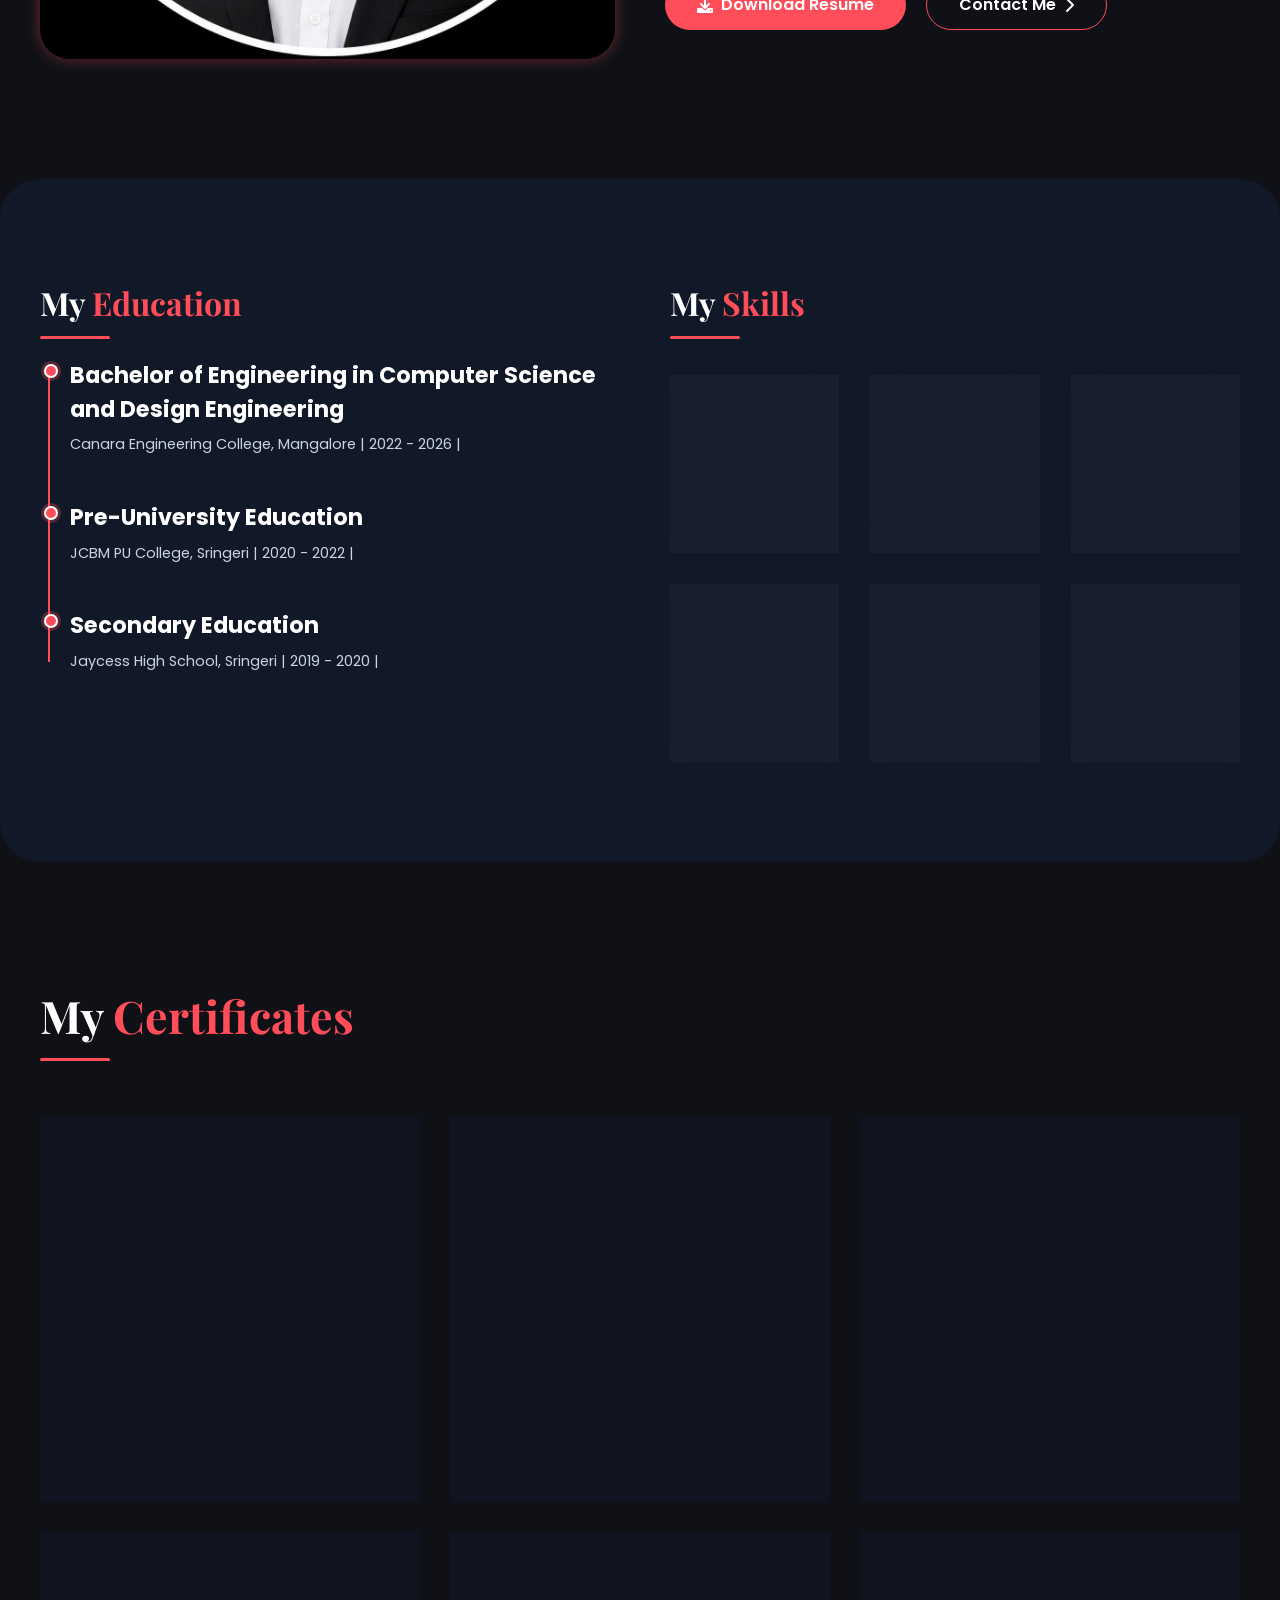
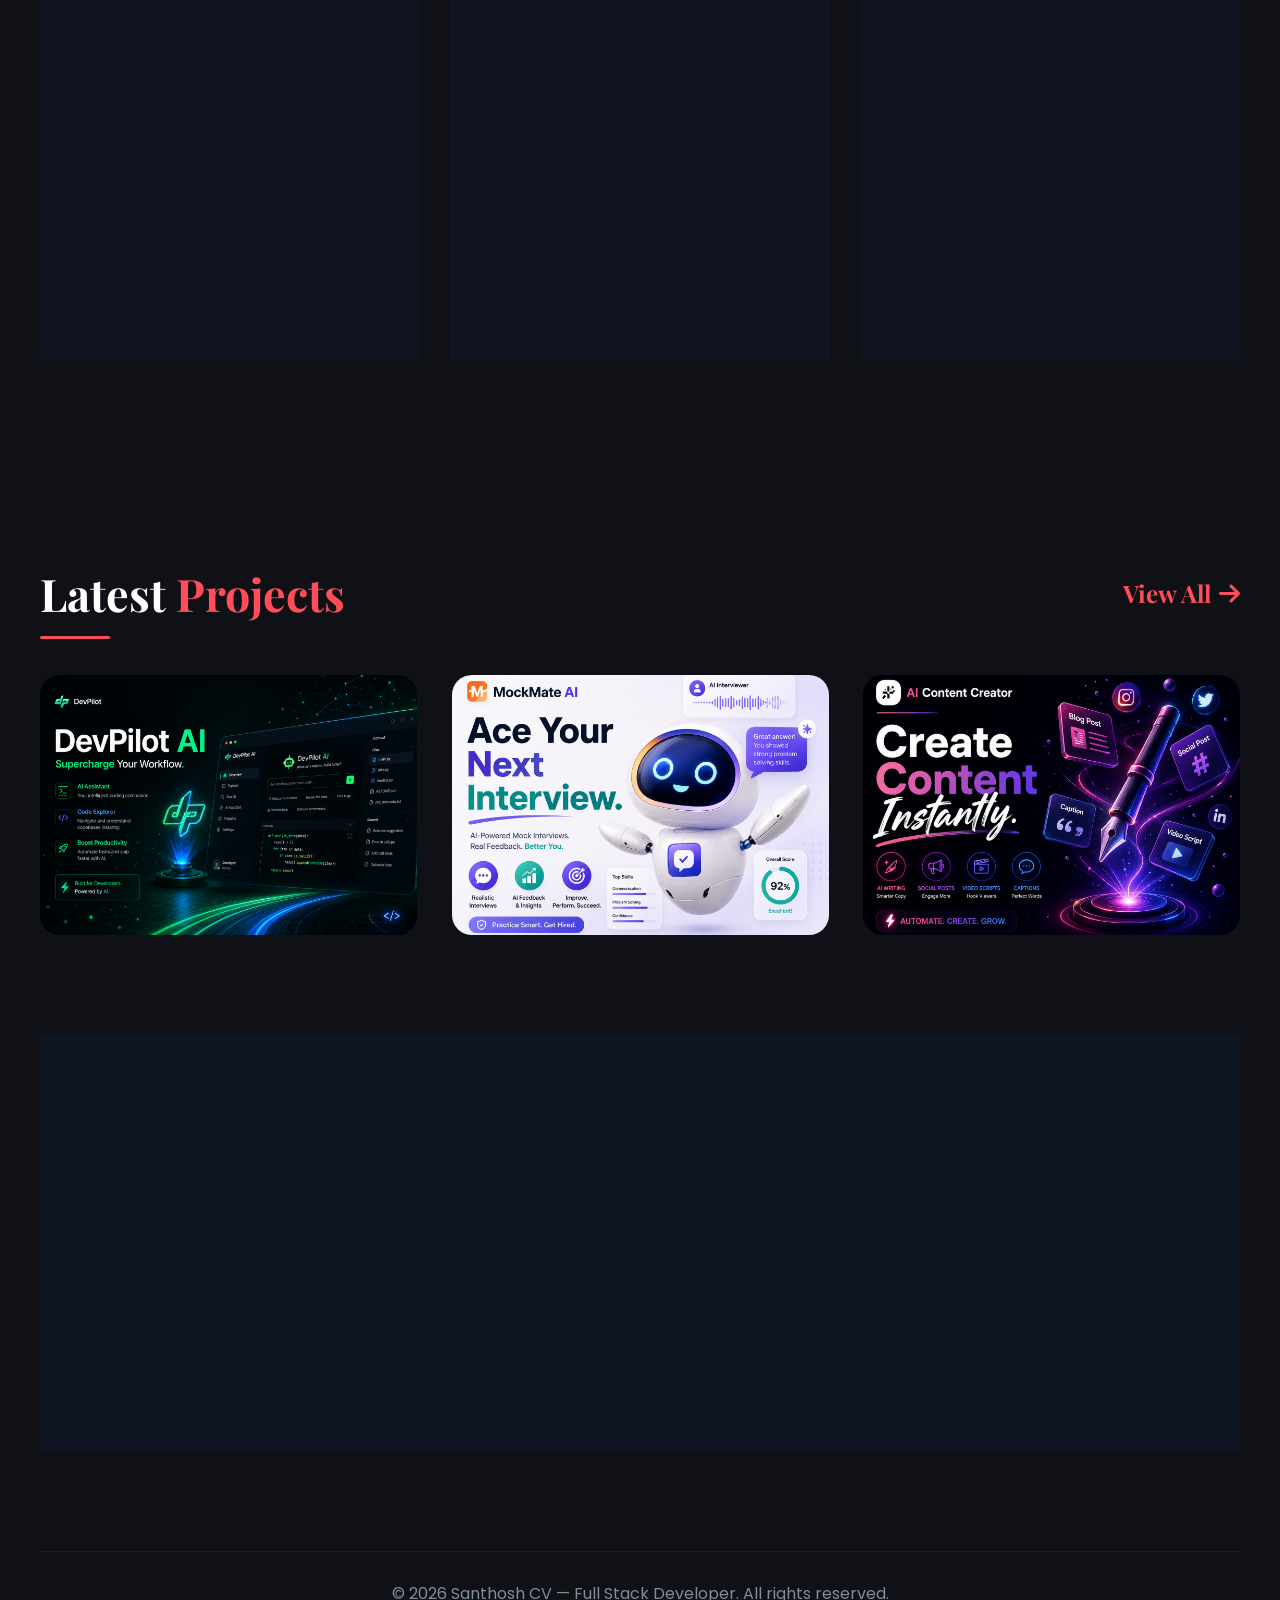
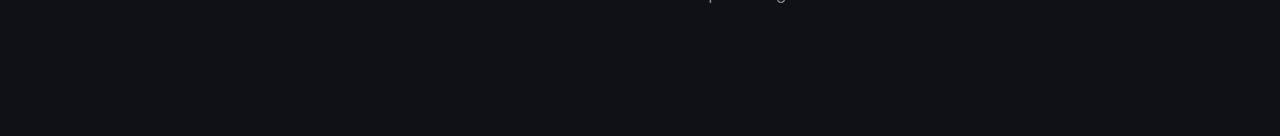
==== commit b31b83ae: "Update portfolio content and images" ====
--- a/index.html
+++ b/index.html
@@ -293,12 +293,12 @@
         <div class="portfolio-grid">
             <!-- Project 1 -->
             <div class="portfolio-item" data-aos="flip-left">
-                <div class="portfolio-img" style="background-image: url('images/project\ mangaer.png');"></div>
+                <div class="portfolio-img" style="background-image: url('images/Devpilot_AI.png');"></div>
                 <div class="portfolio-overlay">
-                    <h3>ProjectManager</h3>
+                    <h3>Devpilot AI</h3>
                     <div class="port-buttons">
-                        <a href="https://project-manager-beta-ten.vercel.app/" target="_blank">Live Demo</a>
-                        <a href="https://github.com/Santhoshcv07/ProjectManager.git" target="_blank">GitHub</a>
+                        <a href="https://dev-pilot-ai-hazel.vercel.app/" target="_blank">Live Demo</a>
+                        <a href="https://github.com/Santhoshcv07/DevPilot_AI.git" target="_blank">GitHub</a>
                     </div>
                     <!-- The onclick event triggers the modal below -->
                     <a class="btn-more-info" onclick="openModal('modal1')">More Info</a>
@@ -307,13 +307,13 @@
             
             <!-- Project 2 -->
             <div class="portfolio-item" data-aos="flip-left" data-aos-delay="100">
-                <div class="portfolio-img" style="background-image: url('images/smart\ expense.png');"></div>
-                <div class="portfolio-overlay">
-                    <h3>smart-budget-tracker</h3>
-                    <div class="port-buttons">
-                        <a href="https://smart-budget-tracker-two.vercel.app/" target="_blank">Live Demo</a>
-                        <a href="https://github.com/Santhoshcv07/smart-budget-tracker.git" target="_blank">GitHub</a>
-                    </div>
+                <div class="portfolio-img" style="background-image: url('images/MockMate\ AI.png');"></div>
+                    <div class="portfolio-overlay">
+                        <h3>MockMate AI</h3>
+                        <div class="port-buttons">
+                            <a href="https://mock-mate-ai-tau-two.vercel.app/" target="_blank">Live Demo</a>
+                            <a href="https://github.com/Santhoshcv07/MockMate-AI.git" target="_blank">GitHub</a>
+                        </div>
                     <a class="btn-more-info" onclick="openModal('modal2')">More Info</a>
                 </div>
             </div>
@@ -349,32 +349,46 @@
 <!-- Edit the text below to match your projects -->
 <!-- ========================================== -->
 
-<!-- Modal 1: ProjectManager -->
+<!-- Modal 1: Devpilot AI -->
 <div id="modal1" class="modal-overlay" onclick="closeModalOutside(event, 'modal1')">
     <div class="modal-content">
         <span class="close-modal" onclick="closeModal('modal1')">&times;</span>
-        <h2>ProjectManager</h2>
-        <img src="images/projectmanager_background.png" alt="ProjectManager Demo" class="modal-image">
+        <h2>Devpilot AI</h2>
+        <img src="images/devpliotai_background.png" alt="Devpilot AI Demo" class="modal-image">
         
-        <p>Project Flow is a secure, full-stack project management application designed to streamline workflows and track daily tasks efficiently. Built with a modern React frontend and a robust Node.js backend, the platform allows users to create accounts, manage their project data, and securely interact with a cloud-based database. It emphasizes a clean, responsive user experience and reliable RESTful API architecture.</p>
-        
-        <h4>Key Features</h4>
-        <ul>
-            <li>Secure user registration and login system protected using JWT authentication and encrypted credentials.</li>
-            <li>Seamless CRUD (Create, Read, Update, Delete) operations connected dynamically to MongoDB Atlas cloud database.</li>
-            <li>Modern and fully responsive dashboard interface built with React and Vite for smooth performance across desktop, tablet, and mobile devices.</li>
-            <li>Custom RESTful API architecture powered by Express.js ensuring secure and efficient communication between frontend and backend services</li>
-            <li>* Secure handling of database connection strings, API keys, and sensitive credentials through environment variables.</li>
-        </ul>
-        
-        <h4>Tech Stack Used</h4>
-        <div>
-            <span class="tech-tag">MongoDB</span>
-            <span class="tech-tag">Express.js</span>
-            <span class="tech-tag">React</span>
-            <span class="tech-tag">Node.js</span>
-            <span class="tech-tag">JWT</span>
-        </div>
+        <p>An advanced, AI-powered developer assistant designed to bridge the gap between large codebases
+                        and natural language understanding. By integrating seamlessly with your local file system,
+                        DevPilot AI allows you to query your code, ask for architectural explanations, and even write
+                        files directly from the chat interface. I built this platform to supercharge developer workflows
+                        with an intelligent assistant that features a blazingly fast FastAPI backend and a stunning,
+                        highly animated Next.js frontend.</p>
+                    <h4>Key Features</h4>
+                    <ul>
+                        <li>AI-Powered Chat conversing with advanced LLMs (powered by Groq) to understand complex code
+                            structures, debug issues, and generate new code.</li>
+                        <li>Deep Workspace Integration allowing you to directly select local folders and have DevPilot
+                            scan, read, and understand your entire file tree.</li>
+                        <li>In-App Code Editor featuring an integrated Monaco Editor to review and edit files seamlessly
+                            within the platform.</li>
+                        <li>Secure Authentication leveraging robust JWT-based user authentication and secure password
+                            hashing using bcrypt.</li>
+                        <li>Stunning UI/UX with a beautifully designed interface utilizing Tailwind CSS and smooth
+                            micro-animations via Framer Motion.</li>
+                        <li>High Performance Architecture pairing an asynchronous Python backend (FastAPI) with a
+                            responsive Next.js frontend for an optimal experience.</li>
+                    </ul>
+                    <h4>Tech Stack Used</h4>
+                    <div>
+                        <span class="tech-tag">Next.js</span>
+                        <span class="tech-tag">React</span>
+                        <span class="tech-tag">TypeScript</span>
+                        <span class="tech-tag">Tailwind CSS</span>
+                        <span class="tech-tag">Framer Motion</span>
+                        <span class="tech-tag">FastAPI</span>
+                        <span class="tech-tag">Python</span>
+                        <span class="tech-tag">PostgreSQL</span>
+                        <span class="tech-tag">Groq API</span>
+                    </div>
     </div>
 </div>
 
@@ -382,27 +396,44 @@
 <div id="modal2" class="modal-overlay" onclick="closeModalOutside(event, 'modal2')">
     <div class="modal-content">
         <span class="close-modal" onclick="closeModal('modal2')">&times;</span>
-        <h2>smart-budget-tracker</h2>
-        <img src="images/smart-budget-tracker-background.png" alt="Project 2 Demo" class="modal-image">
-        <p>The Smart Budget Tracker is a modern, responsive, full-stack personal finance application designed to help individuals monitor their expenses, manage monthly allowances, and analyze spending habits securely. Featuring a clean visual interface with glassmorphic elements, the application enforces individual user security via token-based sessions and provides automated local data visualization to track remaining balances dynamically.</p>
-        <h4>Key Features</h4>
-        <ul>
-            <li>Secure User Authentication using JWT-based login and registration.</li>
-            <li>Complete Expense Management with add, edit, delete, and transaction tracking functionality.</li>
-            <li>Dynamic Budget Allocation with visual spending indicators and alert thresholds.</li>
-            <li>Automated Database Synchronization and table generation on application startup.</li>
-            <li>Timeframe Filtering and Interactive Analytics for monthly expense insights.</li>
-            <li>Modern Responsive UI with custom styling, calendar inputs, and adaptive layouts.</li>
-        </ul>
-        <h4>Tech Stack Used</h4>
-        <div>
-            <span class="tech-tag">PostgreSQL</span>
-            <span class="tech-tag">JWT</span>
-            <span class="tech-tag">Node.js</span>
-            <span class="tech-tag">React.js</span>
-            <span class="tech-tag">Express.js</span>
-            <span class="tech-tag">Recharts</span>
-        </div>
+        <h2>MockMate AI</h2>
+                    <img src="images/mockmate-background.png" alt="Project 4 Demo" class="modal-image">
+                    <p>A full-stack AI-powered interview preparation platform designed to help students, job seekers,
+                        and professionals build confidence and improve their interview performance. MockMate AI
+                        simulates realistic technical and HR interviews using conversational AI, analyzes user
+                        responses, and provides detailed performance insights to accelerate career readiness.
+
+                        I built this application to solve the challenge of limited interview practice opportunities by
+                        creating an intelligent AI recruiter that conducts personalized mock interviews, evaluates
+                        communication and technical skills, identifies recurring weaknesses, and provides actionable
+                        improvement recommendations.</p>
+                    <h4>Key Features</h4>
+                    <ul>
+                        <li>Resume-Aware AI Interviews that dynamically generate interview questions based on the user's
+                            uploaded resume and skill set.</li>
+                        <li>AI Follow-Up Interview Mode enabling natural conversational interviews where subsequent
+                            questions adapt to previous answers for a realistic recruiter experience.</li>
+                        <li>Voice-Based Interview Support with speech recognition for hands-free interview practice and
+                            real-time interaction.</li>
+                        <li>Comprehensive AI Evaluation System providing Overall Score, Technical Score, Communication
+                            Score, strengths, weaknesses, and personalized recommendations.</li>
+                        <li>Advanced Analytics Dashboard featuring performance trends, skill radar charts, recurring
+                            weakness analysis, interview history, and readiness tracking.</li>
+                        <li>Interview Report Management allowing users to review past interviews, detailed feedback
+                            reports, and performance progression over time.</li>
+                        <li>Secure Authentication & Data Storage powered by Supabase Authentication and PostgreSQL for
+                            reliable user management and persistence.</li>
+                    </ul>
+                    <h4>Tech Stack Used</h4>
+                    <div>
+                        <span class="tech-tag">Next.js</span>
+                        <span class="tech-tag">React</span>
+                        <span class="tech-tag">TypeScript</span>
+                        <span class="tech-tag">Tailwind CSS</span>
+                        <span class="tech-tag">Framer Motion</span>
+                        <span class="tech-tag">Supabase</span>
+                        <span class="tech-tag">PostgreSQL</span>
+                    </div>
     </div>
 </div>
 
